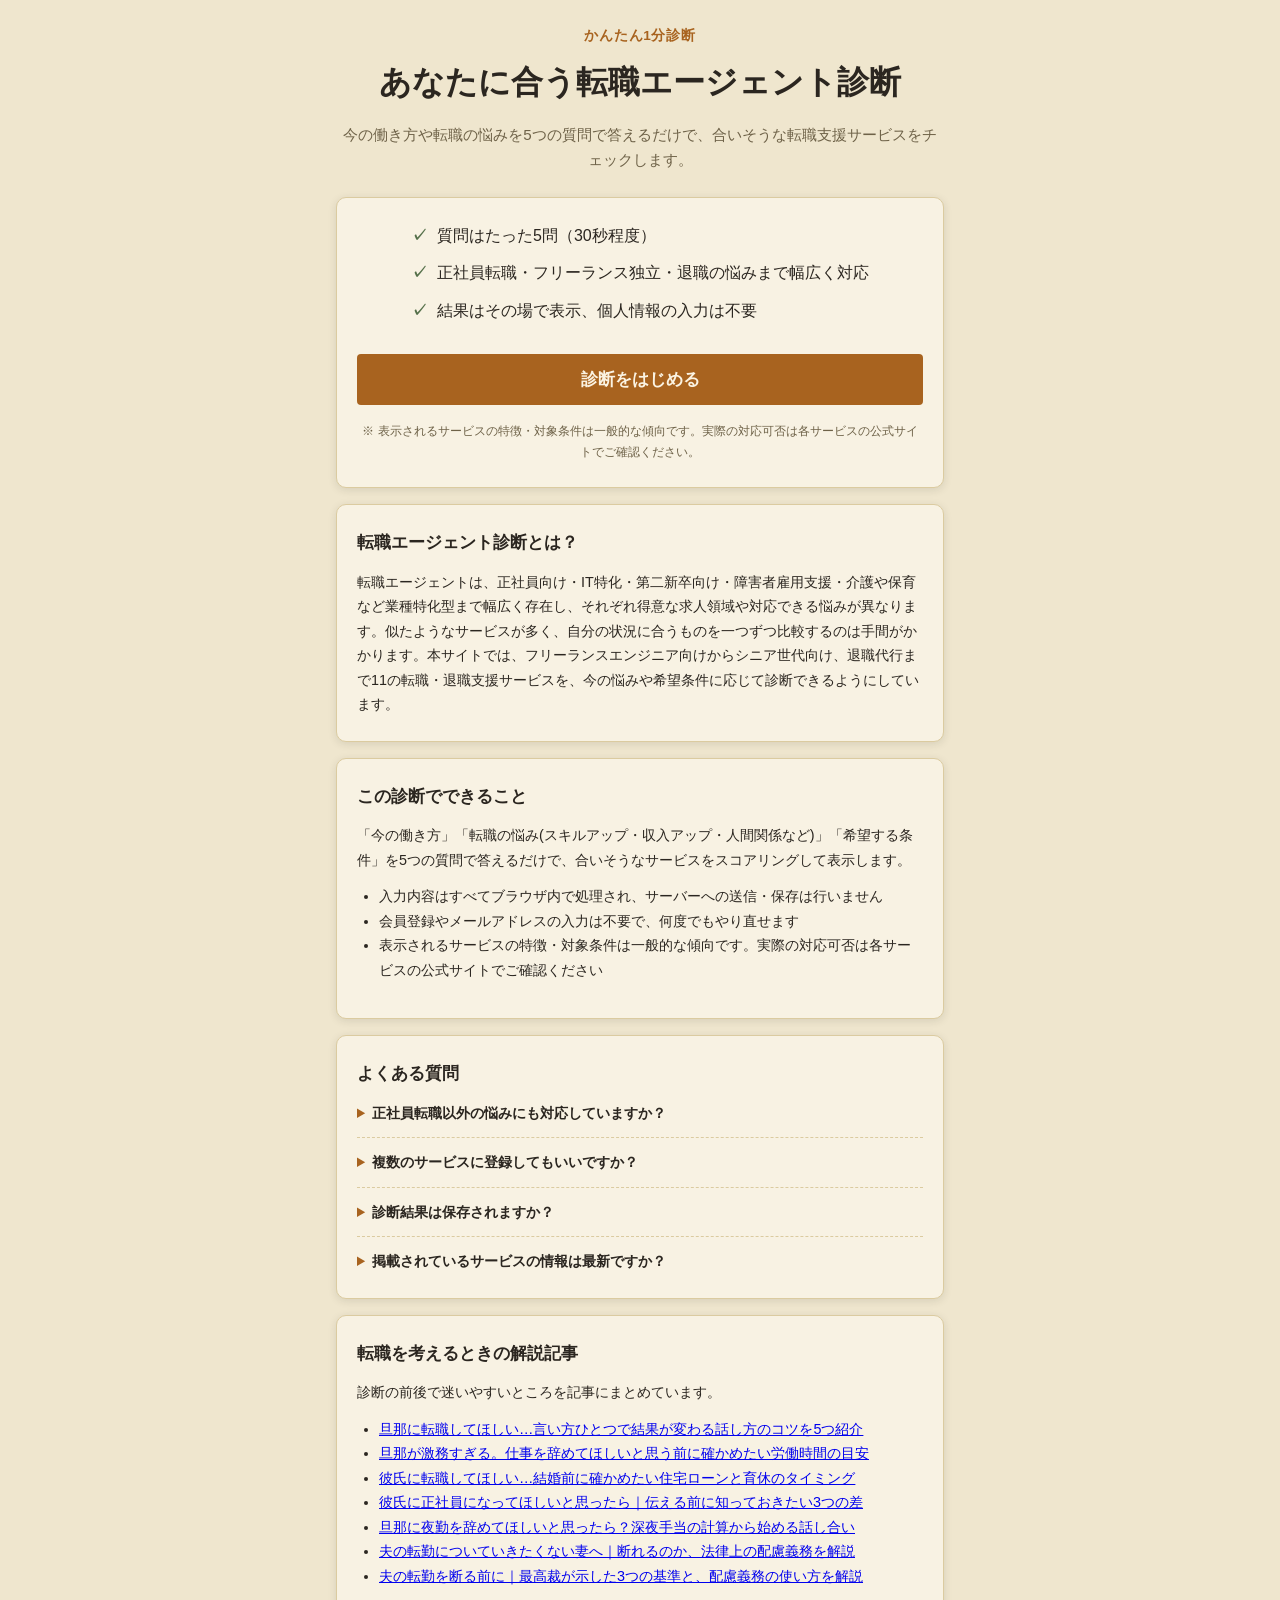
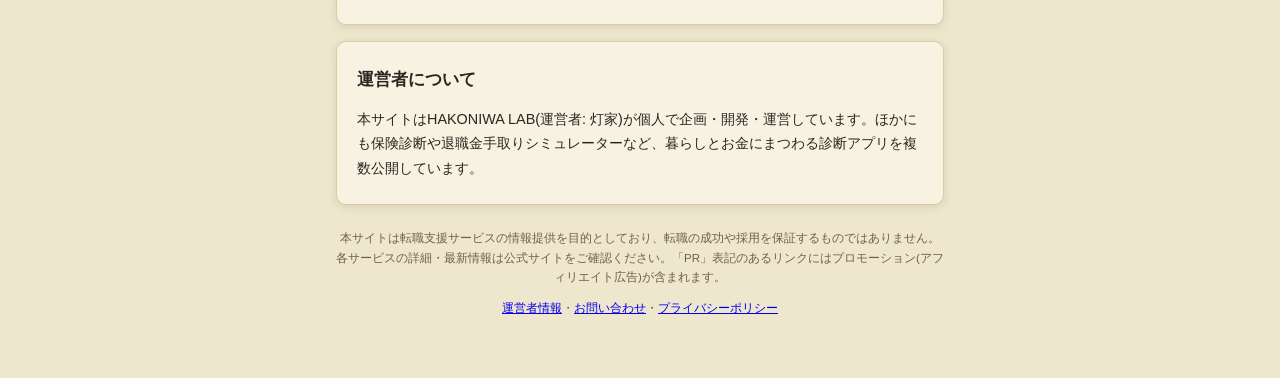
==== index.html @ e1cc8539 "診断結果の下に関連する本のカードを追加 HAKONIWA LABのツールと、運営者が書いたKindle本をつなぐ導線。 結果画面の広告スロット直後に、文脈が自然につながる本だけを1〜2冊置く。 既存の" ====
<!DOCTYPE html>
<html lang="ja">
<head>
<meta charset="UTF-8">
<meta name="viewport" content="width=device-width, initial-scale=1.0">
<title>転職エージェント診断 | あなたに合う転職支援サービスがわかる</title>
<meta name="description" content="今の働き方・悩み・希望条件を答えるだけで、あなたに合いそうな転職エージェント・転職支援サービスをかんたん診断。">
<script async src="https://pagead2.googlesyndication.com/pagead/js/adsbygoogle.js?client=ca-pub-6465548593525933" crossorigin="anonymous"></script>
<link rel="canonical" href="https://hakoniwalab.com/career-checker/">
<link rel="stylesheet" href="css/style.css">
<script type="application/ld+json">{"@context":"https://schema.org","@type":"FAQPage","mainEntity":[{"@type":"Question","name":"正社員転職以外の悩みにも対応していますか？","acceptedAnswer":{"@type":"Answer","text":"対応しています。フリーランス案件探し、退職代行、障害者雇用、介護・保育分野への転職など、正社員の転職エージェント以外の悩みに合うサービスも診断結果に含めています。"}},{"@type":"Question","name":"複数のサービスに登録してもいいですか？","acceptedAnswer":{"@type":"Answer","text":"多くの転職エージェントは複数登録が可能です。それぞれ保有する求人が異なるため、診断結果の中から気になる複数のサービスに登録して比較検討することをおすすめします。"}},{"@type":"Question","name":"診断結果は保存されますか？","acceptedAnswer":{"@type":"Answer","text":"保存されません。診断のたびにその場で計算しており、入力内容や結果を外部に送信・保存する仕組みは持っていません。"}},{"@type":"Question","name":"掲載されているサービスの情報は最新ですか？","acceptedAnswer":{"@type":"Answer","text":"サービスの特徴・対象条件は一般的な傾向に基づく参考情報です。実際の求人状況・対応エリアは各サービスの公式サイトで最新情報をご確認ください。"}}]}</script>
</head>
<body>
<div id="app" class="app">

  <header class="app-header">
    <p class="app-header__eyebrow">かんたん1分診断</p>
    <h1 class="app-header__title">あなたに合う<br class="sp-only">転職エージェント診断</h1>
    <p class="app-header__lead">今の働き方や転職の悩みを5つの質問で答えるだけで、合いそうな転職支援サービスをチェックします。</p>
  </header>

  <main id="main" class="main">

    <!-- intro screen -->
    <section id="screen-intro" class="screen" data-screen="intro">
      <div class="card card--intro">
        <ul class="intro-points">
          <li>質問はたった5問（30秒程度）</li>
          <li>正社員転職・フリーランス独立・退職の悩みまで幅広く対応</li>
          <li>結果はその場で表示、個人情報の入力は不要</li>
        </ul>
        <button type="button" class="btn btn--primary btn--large" id="btn-start">診断をはじめる</button>
        <p class="intro-disclaimer">※ 表示されるサービスの特徴・対象条件は一般的な傾向です。実際の対応可否は各サービスの公式サイトでご確認ください。</p>
      </div>
    </section>

    <!-- quiz screen -->
    <section id="screen-quiz" class="screen" data-screen="quiz" hidden>
      <div class="progress" aria-hidden="true">
        <div class="progress__bar" id="progress-bar"></div>
      </div>
      <p class="progress__label" id="progress-label">質問 1 / 5</p>

      <div class="card card--quiz" id="quiz-card">
        <!-- quiz.js が質問ごとに描画する -->
      </div>

      <div class="quiz-nav">
        <button type="button" class="btn btn--ghost" id="btn-back" hidden>戻る</button>
      </div>
    </section>

    <!-- result screen -->
    <section id="screen-result" class="screen" data-screen="result" hidden>
      <div class="result-summary" id="result-summary"></div>
      <div class="result-list" id="result-list"></div>
      <div id="ad-slot-result-bottom" class="ad-slot" aria-hidden="true"></div>
      <div class="card card--books" data-books-card>
        <h2 class="card__title">関連する本</h2>
        <p class="books__lead">次の仕事を選び直すにあたって。運営者が書いた本です。</p>
        <ul class="books__list">
          <li class="books__item">
            <a href="https://www.amazon.co.jp/dp/B0H3LRYNQZ" target="_blank" rel="noopener">
              <span class="books__title">50代からのセカンドキャリア: 肩書きが消えた日、人生は始まる</span>
              <span class="books__note">神泉悠斗／役職や肩書きが外れたあとの、仕事の選び直しについて。</span>
            </a>
          </li>
        </ul>
        <p class="books__ku">Kindle Unlimited の対象です（会員なら追加料金はかかりません）。</p>
      </div>


      <div class="card card--lead" id="lead-card">
        <h2 class="card__title">診断結果をあとで見返したい方へ</h2>
        <p>メールアドレスを登録すると、HAKONIWA LABの新しいツール・更新情報をお届けします。</p>
        <form id="lead-form" class="lead-form" action="https://mail-studio.hakoniwa-labs.workers.dev/f/v6lGNd5ZqjptO-bG2wVIIij1IczI0iWg" method="post" target="popupwindow" onsubmit="window.open('https://mail-studio.hakoniwa-labs.workers.dev/f/v6lGNd5ZqjptO-bG2wVIIij1IczI0iWg', 'popupwindow')">
          <input type="email" name="email" class="lead-form__input" placeholder="メールアドレス" required>
          <button type="submit" class="btn btn--primary">登録する</button>
        </form>
      </div>

      <button type="button" class="btn btn--ghost" id="btn-restart">もう一度診断する</button>
    </section>

  </main>

  <section class="article" aria-labelledby="about-heading">
    <div class="card card--article">
      <h2 id="about-heading">転職エージェント診断とは？</h2>
      <p>転職エージェントは、正社員向け・IT特化・第二新卒向け・障害者雇用支援・介護や保育など業種特化型まで幅広く存在し、それぞれ得意な求人領域や対応できる悩みが異なります。似たようなサービスが多く、自分の状況に合うものを一つずつ比較するのは手間がかかります。本サイトでは、フリーランスエンジニア向けからシニア世代向け、退職代行まで11の転職・退職支援サービスを、今の悩みや希望条件に応じて診断できるようにしています。</p>
    </div>

    <div class="card card--article">
      <h2>この診断でできること</h2>
      <p>「今の働き方」「転職の悩み(スキルアップ・収入アップ・人間関係など)」「希望する条件」を5つの質問で答えるだけで、合いそうなサービスをスコアリングして表示します。</p>
      <ul>
        <li>入力内容はすべてブラウザ内で処理され、サーバーへの送信・保存は行いません</li>
        <li>会員登録やメールアドレスの入力は不要で、何度でもやり直せます</li>
        <li>表示されるサービスの特徴・対象条件は一般的な傾向です。実際の対応可否は各サービスの公式サイトでご確認ください</li>
      </ul>
    </div>

    <div class="card card--article">
      <h2>よくある質問</h2>
      <details class="faq-item">
        <summary>正社員転職以外の悩みにも対応していますか？</summary>
        <p>対応しています。フリーランス案件探し、退職代行、障害者雇用、介護・保育分野への転職など、正社員の転職エージェント以外の悩みに合うサービスも診断結果に含めています。</p>
      </details>
      <details class="faq-item">
        <summary>複数のサービスに登録してもいいですか？</summary>
        <p>多くの転職エージェントは複数登録が可能です。それぞれ保有する求人が異なるため、診断結果の中から気になる複数のサービスに登録して比較検討することをおすすめします。</p>
      </details>
      <details class="faq-item">
        <summary>診断結果は保存されますか？</summary>
        <p>保存されません。診断のたびにその場で計算しており、入力内容や結果を外部に送信・保存する仕組みは持っていません。</p>
      </details>
      <details class="faq-item">
        <summary>掲載されているサービスの情報は最新ですか？</summary>
        <p>サービスの特徴・対象条件は一般的な傾向に基づく参考情報です。実際の求人状況・対応エリアは各サービスの公式サイトで最新情報をご確認ください。</p>
      </details>
    </div>

    <div class="card card--article">
      <h2>転職を考えるときの解説記事</h2>
      <p>診断の前後で迷いやすいところを記事にまとめています。</p>
      <ul>
        <li><a href="guide/tenshoku-shitehoshii-danna/">旦那に転職してほしい…言い方ひとつで結果が変わる話し方のコツを5つ紹介</a></li>
        <li><a href="guide/danna-gekimu-yametehoshii/">旦那が激務すぎる。仕事を辞めてほしいと思う前に確かめたい労働時間の目安</a></li>
        <li><a href="guide/kareshi-tenshoku-kekkonmae/">彼氏に転職してほしい…結婚前に確かめたい住宅ローンと育休のタイミング</a></li>
        <li><a href="guide/seishain-natte-hoshii-kareshi/">彼氏に正社員になってほしいと思ったら｜伝える前に知っておきたい3つの差</a></li>
        <li><a href="guide/yakin-yametehoshii-danna/">旦那に夜勤を辞めてほしいと思ったら？深夜手当の計算から始める話し合い</a></li>
        <li><a href="guide/tenkin-tsuiteikitakunai/">夫の転勤についていきたくない妻へ｜断れるのか、法律上の配慮義務を解説</a></li>
        <li><a href="guide/tenkin-kotowaru/">夫の転勤を断る前に｜最高裁が示した3つの基準と、配慮義務の使い方を解説</a></li>
      </ul>
    </div>

    <div class="card card--article">
      <h2>運営者について</h2>
      <p>本サイトはHAKONIWA LAB(運営者: 灯家)が個人で企画・開発・運営しています。ほかにも保険診断や退職金手取りシミュレーターなど、暮らしとお金にまつわる診断アプリを複数公開しています。</p>
    </div>
  </section>

  <footer class="app-footer">
    <p>本サイトは転職支援サービスの情報提供を目的としており、転職の成功や採用を保証するものではありません。各サービスの詳細・最新情報は公式サイトをご確認ください。「PR」表記のあるリンクにはプロモーション(アフィリエイト広告)が含まれます。</p>
    <p><a href="../about.html">運営者情報</a>・<a href="../contact.html">お問い合わせ</a>・<a href="../privacy.html">プライバシーポリシー</a></p>
  </footer>

</div>

<script src="js/data.js"></script>
<script src="js/match.js"></script>
<script src="js/render.js"></script>
<script src="js/quiz.js"></script>
</body>
</html>
---- css/style.css ----
:root {
  --color-bg: #efe6ce;
  --color-surface: #f8f2e3;
  --color-border: #dbcba0;
  --color-text: #2b2620;
  --color-text-muted: #6e6248;
  --color-primary: #a8631f;
  --color-primary-hover: #8b5119;
  --color-primary-contrast: #fbf3e2;
  --color-accent: #55704a;
  --color-badge-bg: #e4d6ae;
  --color-badge-text: #6e4a1e;
  --color-warn-bg: #efd3c0;
  --color-warn-text: #8a4322;
  --radius-sm: 4px;
  --radius-md: 6px;
  --radius-lg: 10px;
  --shadow-card: 0 2px 8px rgba(43, 38, 32, 0.12);
  --max-width: 640px;
}

@media (prefers-color-scheme: dark) {
  :root {
    --color-bg: #211f1a;
    --color-surface: #2c2a22;
    --color-border: #423e30;
    --color-text: #f1e9d8;
    --color-text-muted: #b3a585;
    --color-primary: #e3a23b;
    --color-primary-hover: #edb259;
    --color-primary-contrast: #241c0d;
    --color-accent: #8fae7d;
    --color-badge-bg: #3a3626;
    --color-badge-text: #e3a23b;
    --color-warn-bg: #3d2a1d;
    --color-warn-text: #e0a876;
    --shadow-card: 0 2px 14px rgba(0, 0, 0, 0.5);
  }
}

* { box-sizing: border-box; }

[hidden] { display: none !important; }

html, body {
  margin: 0;
  padding: 0;
  background: var(--color-bg);
  color: var(--color-text);
  font-family: "Hiragino Sans", "Hiragino Kaku Gothic ProN", Meiryo, "Yu Gothic", sans-serif;
  line-height: 1.7;
  -webkit-text-size-adjust: 100%;
}

.app {
  max-width: var(--max-width);
  margin: 0 auto;
  padding: 24px 16px 48px;
}

.app-header {
  text-align: center;
  margin-bottom: 24px;
}

.app-header__eyebrow {
  color: var(--color-primary);
  font-weight: 700;
  font-size: 0.85rem;
  letter-spacing: 0.05em;
  margin: 0 0 8px;
}

.app-header__title {
  font-size: 1.6rem;
  font-weight: 800;
  margin: 0 0 12px;
}

.app-header__lead {
  color: var(--color-text-muted);
  font-size: 0.95rem;
  margin: 0;
}

.main { display: block; }

.card {
  background: var(--color-surface);
  border: 1px solid var(--color-border);
  border-radius: var(--radius-lg);
  box-shadow: var(--shadow-card);
  padding: 24px 20px;
  margin-bottom: 16px;
}

.card--intro { text-align: center; }

.intro-points {
  list-style: none;
  padding: 0;
  margin: 0 0 20px;
  text-align: left;
  display: inline-block;
}

.intro-points li {
  position: relative;
  padding-left: 26px;
  margin-bottom: 10px;
  color: var(--color-text);
}

.intro-points li::before {
  content: "✓";
  position: absolute;
  left: 0;
  color: var(--color-accent);
  font-weight: 700;
}

.intro-disclaimer {
  font-size: 0.78rem;
  color: var(--color-text-muted);
  margin: 16px 0 0;
}

.btn {
  display: inline-block;
  border: none;
  border-radius: var(--radius-sm);
  font-size: 0.95rem;
  font-weight: 700;
  padding: 12px 20px;
  cursor: pointer;
  text-align: center;
  transition: background-color 0.15s ease, opacity 0.15s ease;
}

.btn--primary {
  background: var(--color-primary);
  color: var(--color-primary-contrast);
}
.btn--primary:hover { background: var(--color-primary-hover); }
.btn--primary:disabled { opacity: 0.5; cursor: not-allowed; }

.btn--ghost {
  background: transparent;
  color: var(--color-text-muted);
  border: 1px solid var(--color-border);
}
.btn--ghost:hover { color: var(--color-text); border-color: var(--color-text-muted); }

.btn--large { width: 100%; padding: 14px 20px; font-size: 1.05rem; }
.btn--skip { margin-left: auto; }

.progress {
  height: 6px;
  background: var(--color-border);
  border-radius: 999px;
  overflow: hidden;
  margin-bottom: 8px;
}

.progress__bar {
  height: 100%;
  width: 0%;
  background: var(--color-primary);
  transition: width 0.25s ease;
}

.progress__label {
  font-size: 0.78rem;
  color: var(--color-text-muted);
  margin: 0 0 16px;
  text-align: right;
}

.card--quiz { min-height: 220px; }

.quiz-question {
  font-size: 1.1rem;
  font-weight: 700;
  margin: 0 0 6px;
}

.quiz-question__note {
  font-size: 0.82rem;
  color: var(--color-text-muted);
  margin: 0 0 18px;
}

.quiz-options {
  display: grid;
  gap: 10px;
}

.quiz-option {
  display: block;
  width: 100%;
  text-align: left;
  padding: 14px 16px;
  background: var(--color-bg);
  border: 1.5px solid var(--color-border);
  border-radius: var(--radius-sm);
  color: var(--color-text);
  font-size: 0.95rem;
  cursor: pointer;
  transition: border-color 0.15s ease, background-color 0.15s ease;
}

.quiz-option:hover {
  border-color: var(--color-primary);
}

.quiz-option.is-selected {
  border-color: var(--color-primary);
  background: var(--color-badge-bg);
  font-weight: 700;
}

.quiz-select {
  width: 100%;
  padding: 12px 14px;
  border: 1.5px solid var(--color-border);
  border-radius: var(--radius-sm);
  background: var(--color-bg);
  color: var(--color-text);
  font-size: 0.95rem;
}

.quiz-nav {
  display: flex;
  align-items: center;
  gap: 10px;
}

.result-summary {
  text-align: center;
  margin-bottom: 20px;
}

.result-summary__count {
  font-size: 1.3rem;
  font-weight: 800;
  margin: 0 0 4px;
}

.result-summary__note {
  font-size: 0.82rem;
  color: var(--color-text-muted);
  margin: 0;
}

.result-list {
  display: grid;
  gap: 14px;
  margin-bottom: 20px;
}

.result-card {
  background: var(--color-surface);
  border: 1px solid var(--color-border);
  border-radius: var(--radius-md);
  box-shadow: var(--shadow-card);
  padding: 18px 18px 16px;
}

.result-card__badges {
  display: flex;
  flex-wrap: wrap;
  gap: 6px;
  margin-bottom: 10px;
}

.badge {
  display: inline-block;
  font-size: 0.72rem;
  font-weight: 700;
  padding: 3px 10px;
  border-radius: 999px;
  background: var(--color-badge-bg);
  color: var(--color-badge-text);
}

.badge--accent {
  background: var(--color-primary);
  color: var(--color-primary-contrast);
}

.badge--warn {
  background: var(--color-warn-bg);
  color: var(--color-warn-text);
}

.result-card__name {
  font-size: 1.05rem;
  font-weight: 800;
  margin: 0 0 6px;
}

.result-card__benefit {
  color: var(--color-accent);
  font-weight: 700;
  margin: 0 0 4px;
}

.result-card__org {
  font-size: 0.8rem;
  color: var(--color-text-muted);
  margin: 0 0 12px;
}

.result-card__summary {
  font-size: 0.88rem;
  margin: 0 0 10px;
}

.result-card__conditions {
  font-size: 0.82rem;
  color: var(--color-text-muted);
  margin: 0 0 14px;
}

.result-card__actions {
  display: flex;
  flex-wrap: wrap;
  gap: 8px;
}

.result-card__link {
  display: inline-block;
  font-size: 0.85rem;
  font-weight: 700;
  color: var(--color-primary);
  text-decoration: none;
  padding: 8px 14px;
  border: 1.5px solid var(--color-primary);
  border-radius: var(--radius-sm);
}

.result-card__link:hover { background: var(--color-badge-bg); }

.result-card__link--offer {
  color: var(--color-accent);
  border-color: var(--color-accent);
  display: inline-flex;
  align-items: center;
  gap: 6px;
}

.badge--pr {
  background: var(--color-accent);
  color: var(--color-primary-contrast);
  font-size: 0.62rem;
  padding: 2px 6px;
}

.result-empty {
  text-align: center;
  color: var(--color-text-muted);
  padding: 24px 12px;
}

.ad-slot {
  min-height: 90px;
  border: 1px dashed var(--color-border);
  border-radius: var(--radius-sm);
  display: flex;
  align-items: center;
  justify-content: center;
  color: var(--color-text-muted);
  font-size: 0.75rem;
  margin-bottom: 20px;
}

.card--lead { text-align: center; }
.card__title { font-size: 1rem; margin: 0 0 8px; }

.lead-form {
  display: flex;
  gap: 8px;
  margin-top: 14px;
}

.lead-form__input {
  flex: 1;
  padding: 10px 12px;
  border: 1.5px solid var(--color-border);
  border-radius: var(--radius-sm);
  background: var(--color-bg);
  color: var(--color-text);
}

.app-footer {
  margin-top: 24px;
  text-align: center;
  font-size: 0.72rem;
  color: var(--color-text-muted);
}

.sp-only { display: inline; }

@media (min-width: 640px) {
  .app-header__title { font-size: 2rem; }
  .sp-only { display: none; }
}

.result-card__platforms {
  font-size: 0.8rem;
  color: var(--color-text-muted);
  margin: 0 0 14px;
}

.cross-link-banner {
  display: block;
  margin-top: 12px;
  padding: 10px 14px;
  background: var(--color-badge-bg);
  border-radius: var(--radius-sm);
  font-size: 0.82rem;
  color: var(--color-badge-text);
  text-decoration: none;
  font-weight: 700;
}

.cross-link-banner:hover { opacity: 0.85; }

/* --- 解説記事セクション --- */

.card--article h2 {
  font-size: 1.05rem;
  margin: 0 0 12px;
}
.card--article p {
  font-size: 0.9rem;
  margin: 0 0 12px;
}
.card--article p:last-child { margin-bottom: 0; }
.card--article ul {
  font-size: 0.9rem;
  margin: 0 0 12px;
  padding-left: 22px;
}

.faq-item {
  border-bottom: 1px dashed var(--color-border);
  padding: 12px 0;
}
.faq-item:first-of-type { padding-top: 0; }
.faq-item:last-child { border-bottom: none; padding-bottom: 0; }
.faq-item summary {
  cursor: pointer;
  font-weight: 700;
  font-size: 0.9rem;
  list-style: revert;
}
.faq-item summary::marker { color: var(--color-primary); }
.faq-item p {
  margin: 8px 0 0;
  font-size: 0.85rem;
  color: var(--color-text-muted);
}

/* --- 関連する本カード --- */
.card--books .books__lead {
  font-size: 0.9rem;
  color: var(--color-text-muted);
  margin: 0 0 12px;
}
.books__list { list-style: none; margin: 0; padding: 0; display: grid; gap: 10px; }
.books__item a {
  display: block;
  padding: 12px 14px;
  border: 1px solid var(--color-border);
  border-radius: 8px;
  background: var(--color-bg);
  color: inherit;
  text-decoration: none;
}
.books__item a:hover,
.books__item a:focus-visible { border-color: var(--color-primary); }
.books__title { display: block; font-weight: 600; font-size: 0.95rem; line-height: 1.5; }
.books__note { display: block; font-size: 0.8rem; color: var(--color-text-muted); margin-top: 4px; }
.books__ku { font-size: 0.8rem; color: var(--color-text-muted); margin: 10px 0 0; }
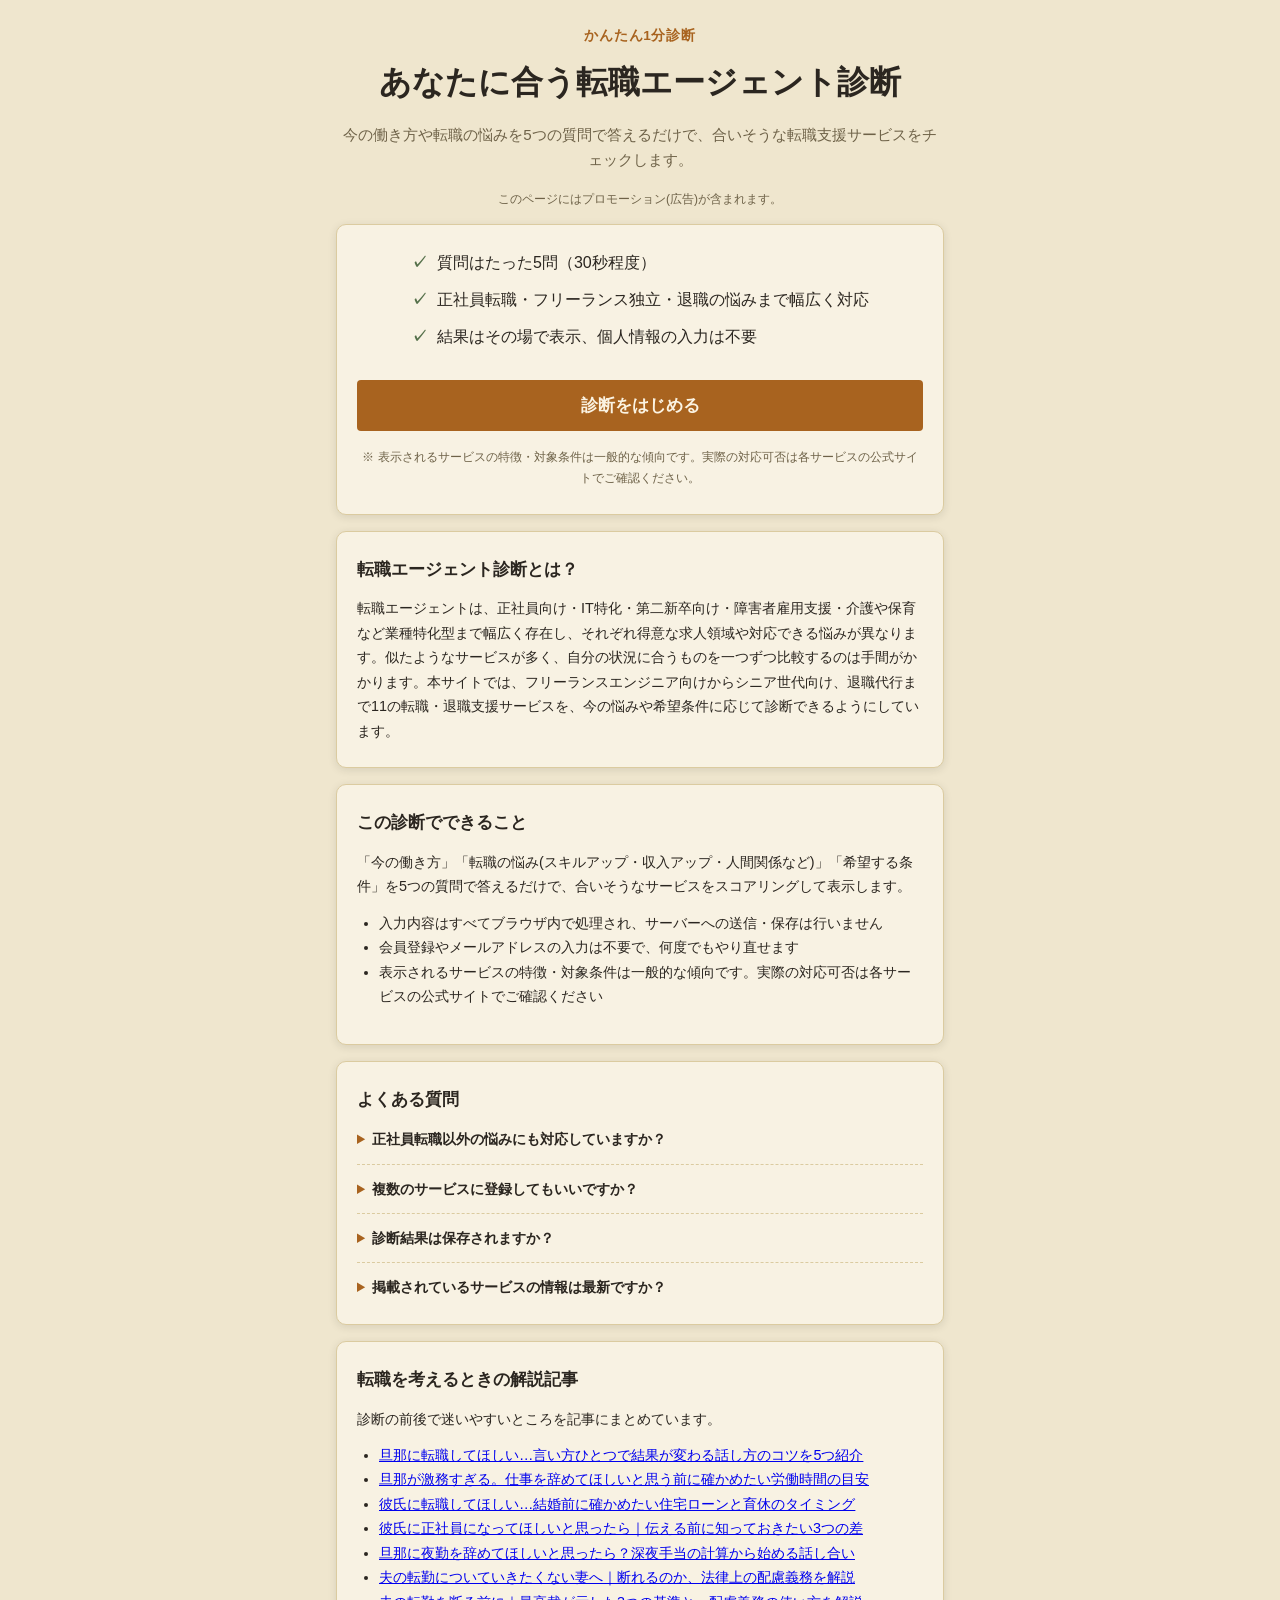
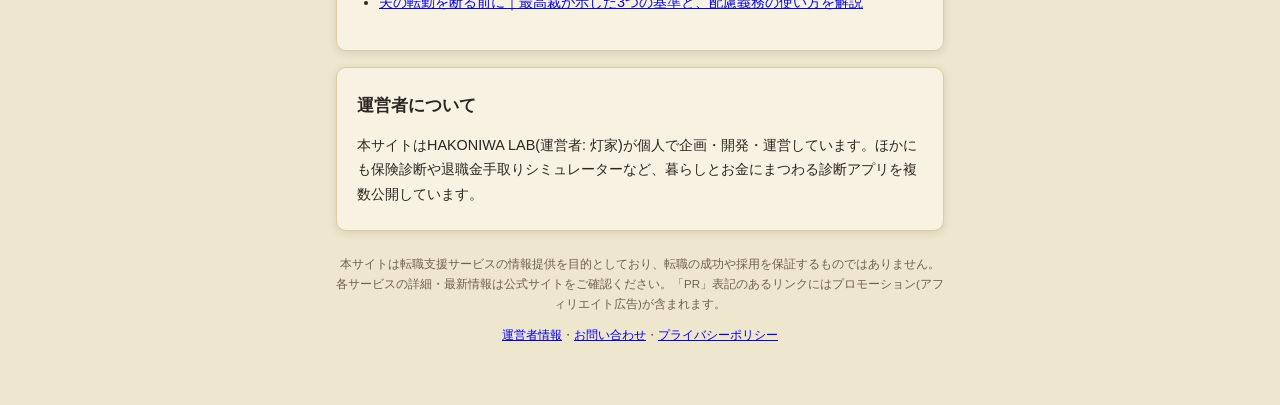
==== commit 3b84b4fe: "広告のあるページの冒頭にPR表記を追加(A8のファーストビュー表示の要件) Co-Authored-By: Claude Opus 5.5 <noreply@anthropic.com>" ====
--- a/index.html
+++ b/index.html
@@ -3,6 +3,14 @@
 <head>
 <meta charset="UTF-8">
 <meta name="viewport" content="width=device-width, initial-scale=1.0">
+<!-- Google tag (gtag.js) -->
+<script async src="https://www.googletagmanager.com/gtag/js?id=G-WTBHV5QYG3"></script>
+<script>
+  window.dataLayer = window.dataLayer || [];
+  function gtag(){dataLayer.push(arguments);}
+  gtag('js', new Date());
+  gtag('config', 'G-WTBHV5QYG3');
+</script>
 <title>転職エージェント診断 | あなたに合う転職支援サービスがわかる</title>
 <meta name="description" content="今の働き方・悩み・希望条件を答えるだけで、あなたに合いそうな転職エージェント・転職支援サービスをかんたん診断。">
 <script async src="https://pagead2.googlesyndication.com/pagead/js/adsbygoogle.js?client=ca-pub-6465548593525933" crossorigin="anonymous"></script>
@@ -18,6 +26,7 @@
     <h1 class="app-header__title">あなたに合う<br class="sp-only">転職エージェント診断</h1>
     <p class="app-header__lead">今の働き方や転職の悩みを5つの質問で答えるだけで、合いそうな転職支援サービスをチェックします。</p>
   </header>
+  <p class="pr-note">このページにはプロモーション(広告)が含まれます。</p>
 
   <main id="main" class="main">
 
--- a/css/style.css
+++ b/css/style.css
@@ -483,3 +483,7 @@
 .books__title { display: block; font-weight: 600; font-size: 0.95rem; line-height: 1.5; }
 .books__note { display: block; font-size: 0.8rem; color: var(--color-text-muted); margin-top: 4px; }
 .books__ku { font-size: 0.8rem; color: var(--color-text-muted); margin: 10px 0 0; }
+
+/* 広告のあるページの冒頭に出す PR 表記(A8 はファーストビューでの広告表示を求めている。birthday-fortune・houyou-calendar と同じ形) */
+.pr-note { font-size: 0.75rem; color: var(--color-text-muted); margin: -8px 0 14px; }
+.app-header + .pr-note { text-align: center; }
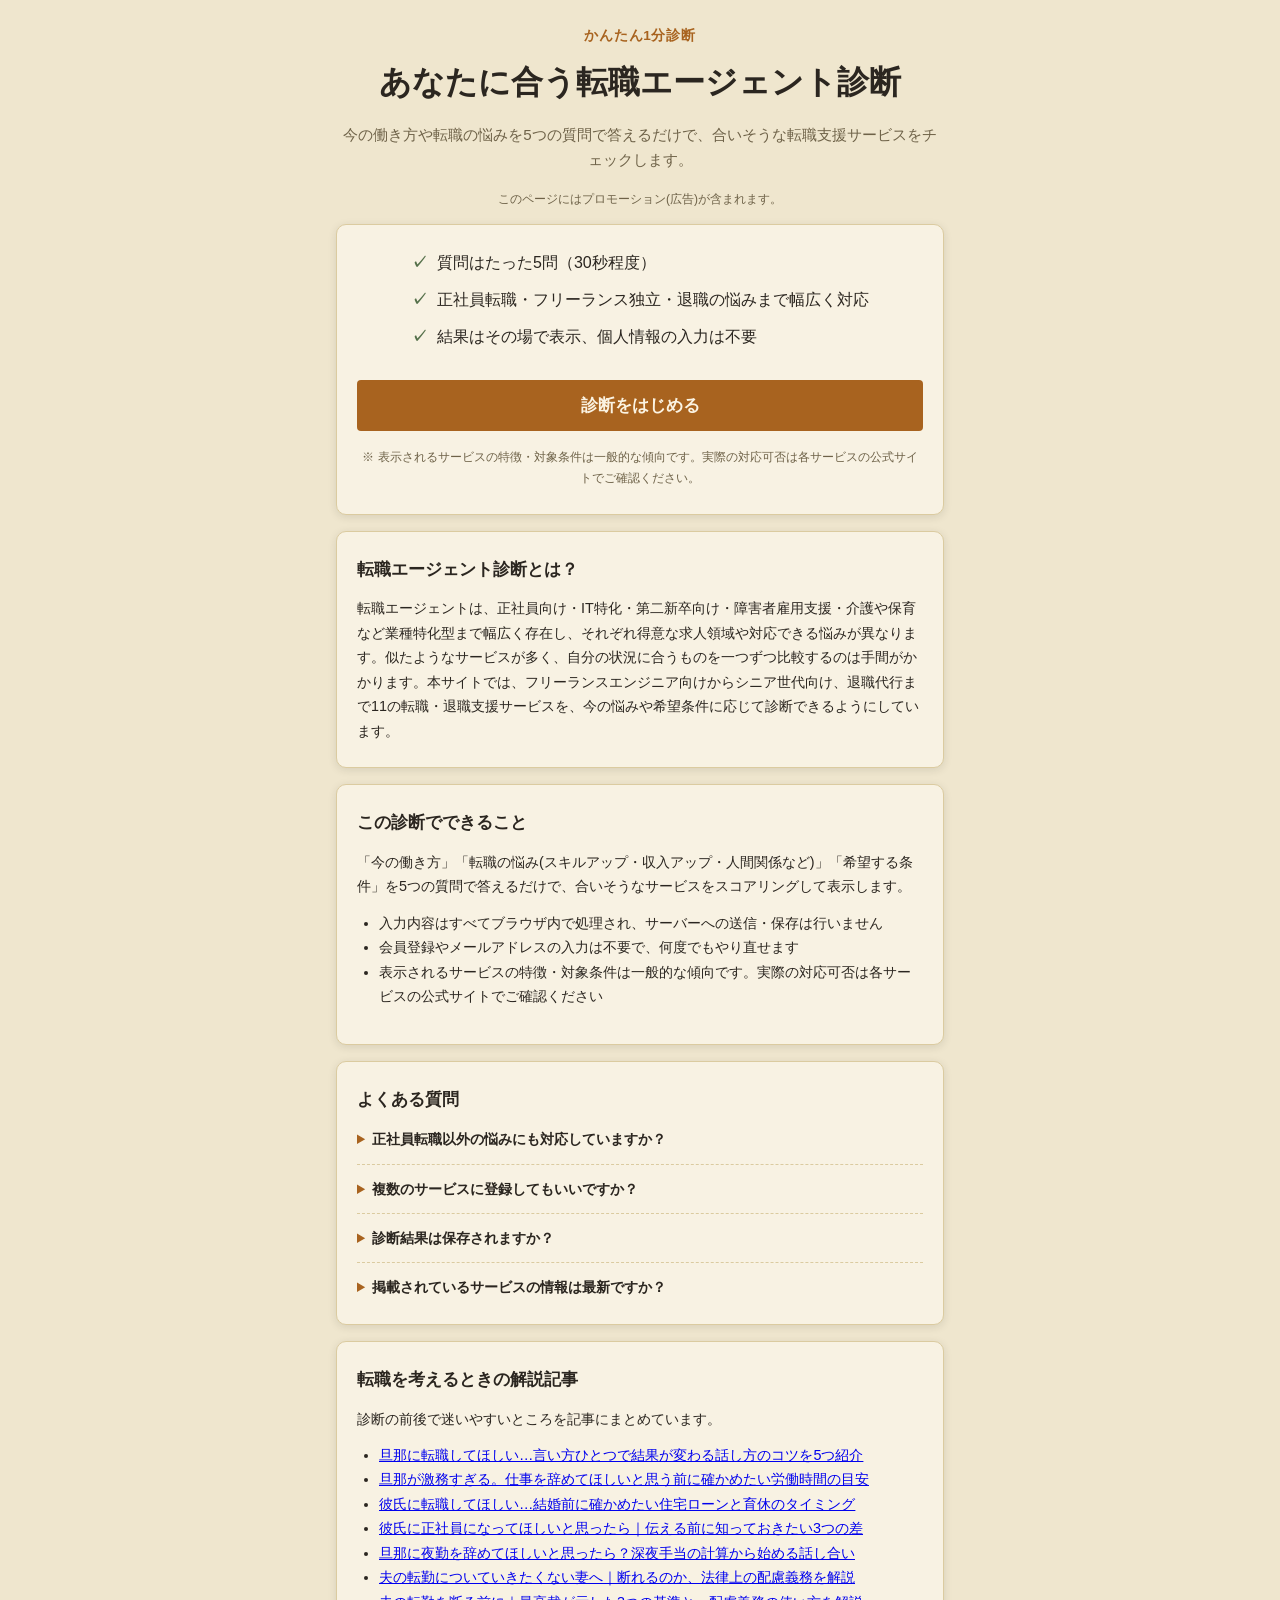
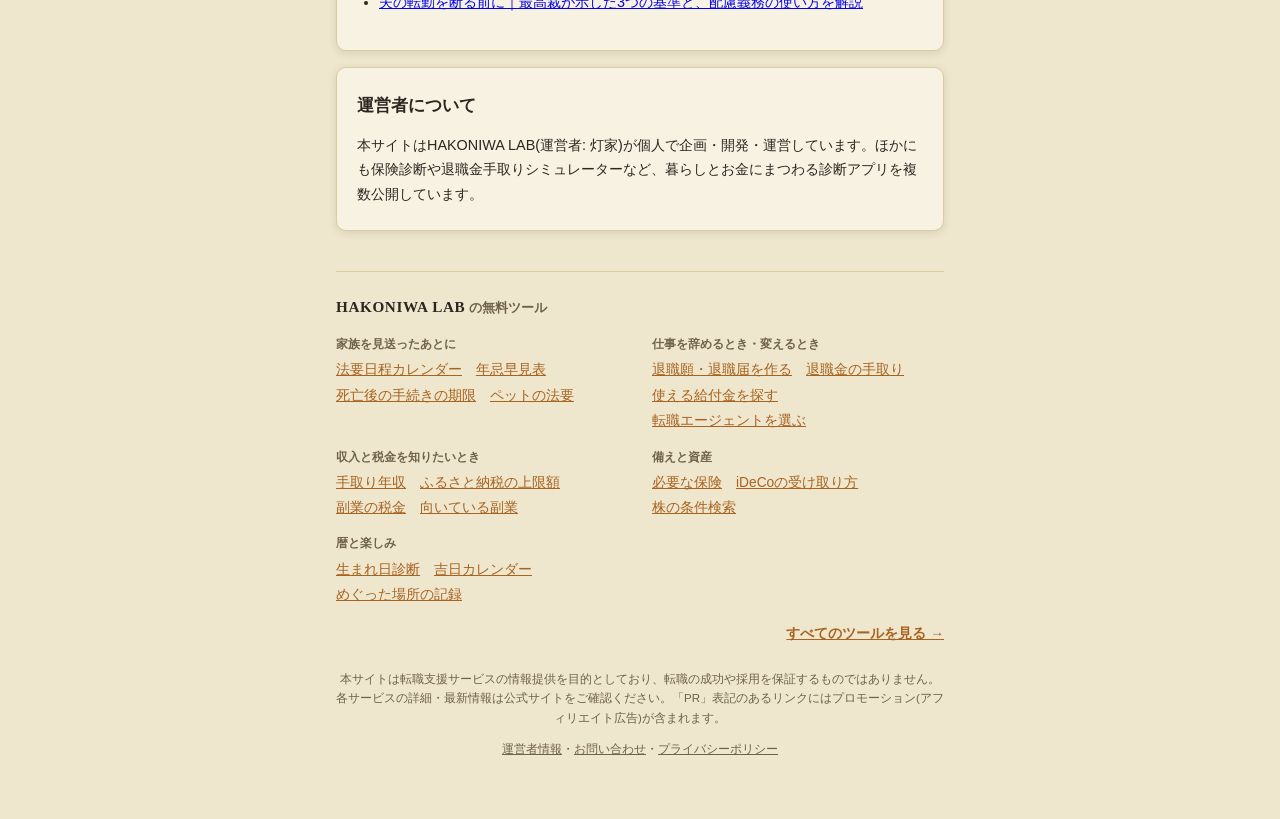
==== commit cc09d8fe: "全ページにHAKONIWA LABのツール一覧とパンくずの入口を追加 286ページ中、サイトのトップへ戻れるのが9ページだけで、 記事から入った人がほかのツールに気づけなかったため。 - 本文の下(フ" ====
--- a/index.html
+++ b/index.html
@@ -149,6 +149,73 @@
     </div>
   </section>
 
+  <!-- site-nav:start -->
+  <style>
+  .site-nav { margin: 40px 0 0; padding: 22px 0 0; border-top: 1px solid var(--color-border, var(--line, #dbcba0)); color: var(--color-text, var(--ink, #2b2620)); text-align: left; }
+  .site-nav__title { margin: 0 0 14px; font-size: 0.82rem; font-weight: 700; color: var(--color-text-muted, var(--muted, #6e6248)); }
+  .site-nav__title a { font-family: Georgia, "Times New Roman", serif; font-size: 0.95rem; letter-spacing: 0.04em; color: var(--color-text, var(--ink, #2b2620)); text-decoration: none; }
+  .site-nav__groups { display: grid; gap: 14px 24px; }
+  @media (min-width: 560px) { .site-nav__groups { grid-template-columns: 1fr 1fr; } }
+  .site-nav__label { margin: 0 0 4px; font-size: 0.74rem; font-weight: 700; color: var(--color-text-muted, var(--muted, #6e6248)); }
+  .site-nav__links { display: flex; flex-wrap: wrap; gap: 2px 14px; margin: 0; padding: 0; list-style: none; font-size: 0.86rem; line-height: 1.7; }
+  .site-nav__links li { margin: 0; padding: 0; }
+  .site-nav__links li::before { content: none; }
+  .site-nav__links a { color: var(--color-primary, var(--navy, #a8631f)); }
+  .site-nav__all { margin: 16px 0 0; font-size: 0.86rem; text-align: right; }
+  .site-nav__all a { color: var(--color-primary, var(--navy, #a8631f)); font-weight: 700; }
+  .app-footer a { color: var(--color-text-muted, var(--muted, #6e6248)); }
+  </style>
+  <nav class="site-nav" aria-label="HAKONIWA LABのツール">
+    <p class="site-nav__title"><a href="../">HAKONIWA LAB</a> の無料ツール</p>
+    <div class="site-nav__groups">
+      <div>
+        <p class="site-nav__label">家族を見送ったあとに</p>
+        <ul class="site-nav__links">
+          <li><a href="../houyou-calendar/">法要日程カレンダー</a></li>
+          <li><a href="../houyou-calendar/hayami/">年忌早見表</a></li>
+          <li><a href="../houyou-calendar/tetsuzuki/">死亡後の手続きの期限</a></li>
+          <li><a href="../houyou-calendar/pet/">ペットの法要</a></li>
+        </ul>
+      </div>
+      <div>
+        <p class="site-nav__label">仕事を辞めるとき・変えるとき</p>
+        <ul class="site-nav__links">
+          <li><a href="../resignation-letter-generator/">退職願・退職届を作る</a></li>
+          <li><a href="../retirement-simulator/">退職金の手取り</a></li>
+          <li><a href="../subsidy-checker/">使える給付金を探す</a></li>
+          <li><a href="../career-checker/">転職エージェントを選ぶ</a></li>
+        </ul>
+      </div>
+      <div>
+        <p class="site-nav__label">収入と税金を知りたいとき</p>
+        <ul class="site-nav__links">
+          <li><a href="../takehome-calculator/">手取り年収</a></li>
+          <li><a href="../furusato-simulator/">ふるさと納税の上限額</a></li>
+          <li><a href="../sidejob-tax-simulator/">副業の税金</a></li>
+          <li><a href="../sidejob-checker/">向いている副業</a></li>
+        </ul>
+      </div>
+      <div>
+        <p class="site-nav__label">備えと資産</p>
+        <ul class="site-nav__links">
+          <li><a href="../insurance-checker/">必要な保険</a></li>
+          <li><a href="../retirement-simulator/ideco/">iDeCoの受け取り方</a></li>
+          <li><a href="../stock-screener/">株の条件検索</a></li>
+        </ul>
+      </div>
+      <div>
+        <p class="site-nav__label">暦と楽しみ</p>
+        <ul class="site-nav__links">
+          <li><a href="../birthday-fortune/">生まれ日診断</a></li>
+          <li><a href="../birthday-fortune/calendar/">吉日カレンダー</a></li>
+          <li><a href="../meguri-log/">めぐった場所の記録</a></li>
+        </ul>
+      </div>
+    </div>
+    <p class="site-nav__all"><a href="../">すべてのツールを見る →</a></p>
+  </nav>
+  <!-- site-nav:end -->
+
   <footer class="app-footer">
     <p>本サイトは転職支援サービスの情報提供を目的としており、転職の成功や採用を保証するものではありません。各サービスの詳細・最新情報は公式サイトをご確認ください。「PR」表記のあるリンクにはプロモーション(アフィリエイト広告)が含まれます。</p>
     <p><a href="../about.html">運営者情報</a>・<a href="../contact.html">お問い合わせ</a>・<a href="../privacy.html">プライバシーポリシー</a></p>
--- a/css/style.css
+++ b/css/style.css
@@ -487,3 +487,6 @@
 /* 広告のあるページの冒頭に出す PR 表記(A8 はファーストビューでの広告表示を求めている。birthday-fortune・houyou-calendar と同じ形) */
 .pr-note { font-size: 0.75rem; color: var(--color-text-muted); margin: -8px 0 14px; }
 .app-header + .pr-note { text-align: center; }
+
+/* 出典などの長いURLがスマホで横にはみ出さないように折り返す(class の無い文字のリンクだけ。広告ボタンには効かせない) */
+.card--article a:not([class]) { overflow-wrap: anywhere; }
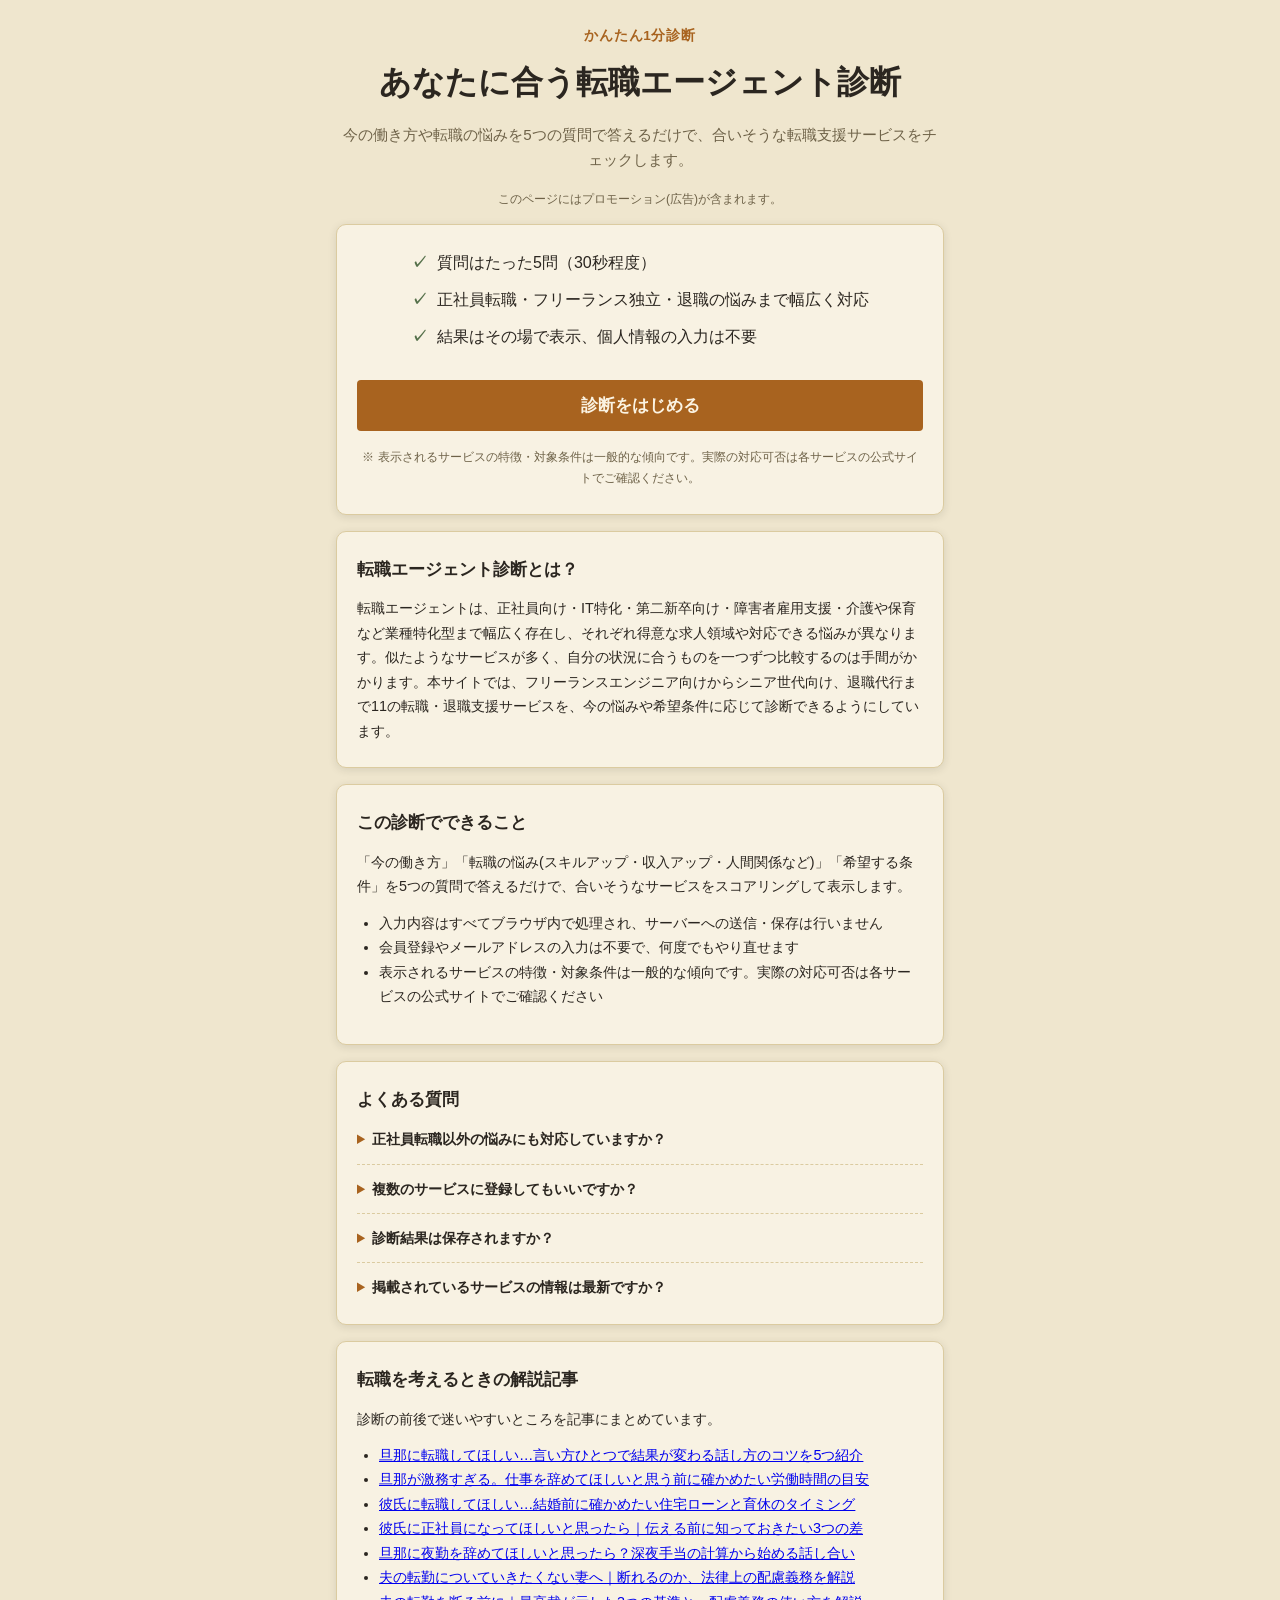
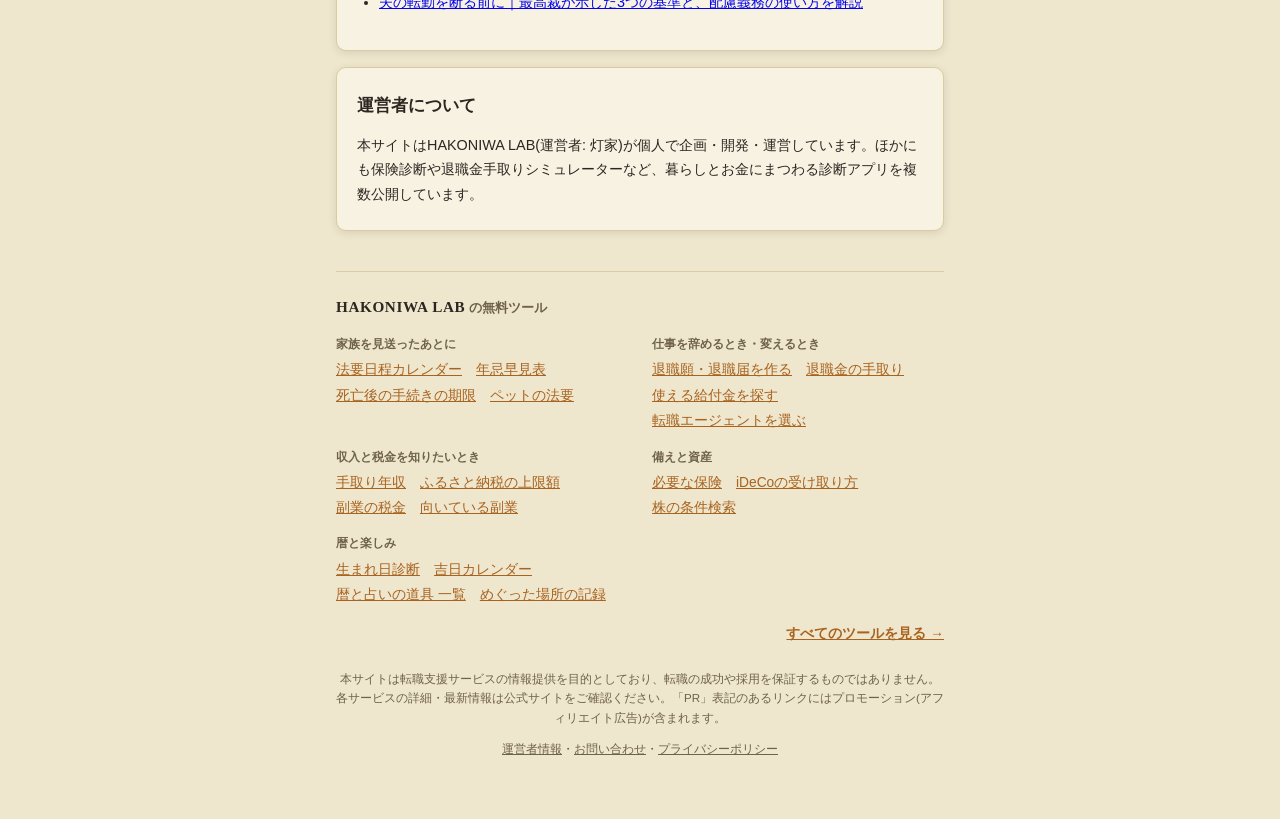
==== commit 7e4a77a4: "全ページのツール一覧に「暦と占いの道具 一覧」を追加 Co-Authored-By: Claude Opus 5.5 <noreply@anthropic.com>" ====
--- a/index.html
+++ b/index.html
@@ -208,6 +208,7 @@
         <ul class="site-nav__links">
           <li><a href="../birthday-fortune/">生まれ日診断</a></li>
           <li><a href="../birthday-fortune/calendar/">吉日カレンダー</a></li>
+          <li><a href="../birthday-fortune/tools/">暦と占いの道具 一覧</a></li>
           <li><a href="../meguri-log/">めぐった場所の記録</a></li>
         </ul>
       </div>
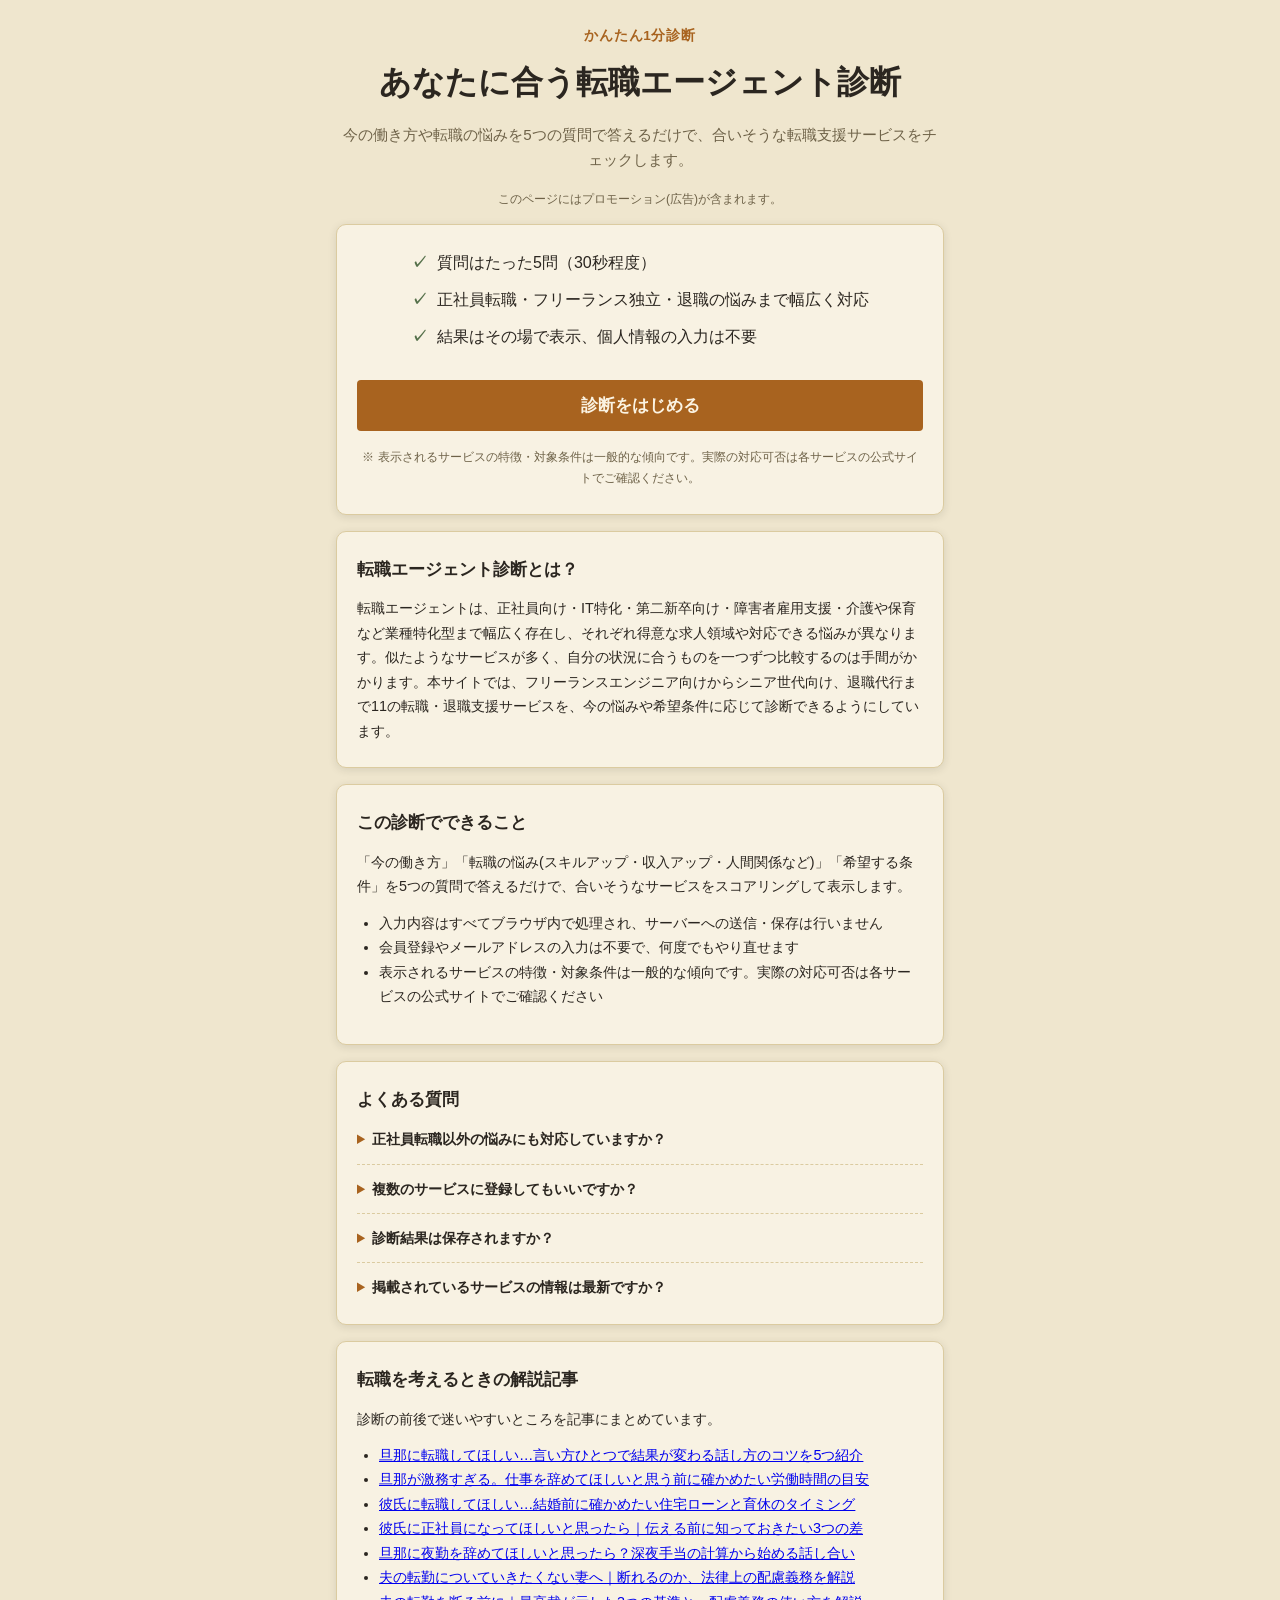
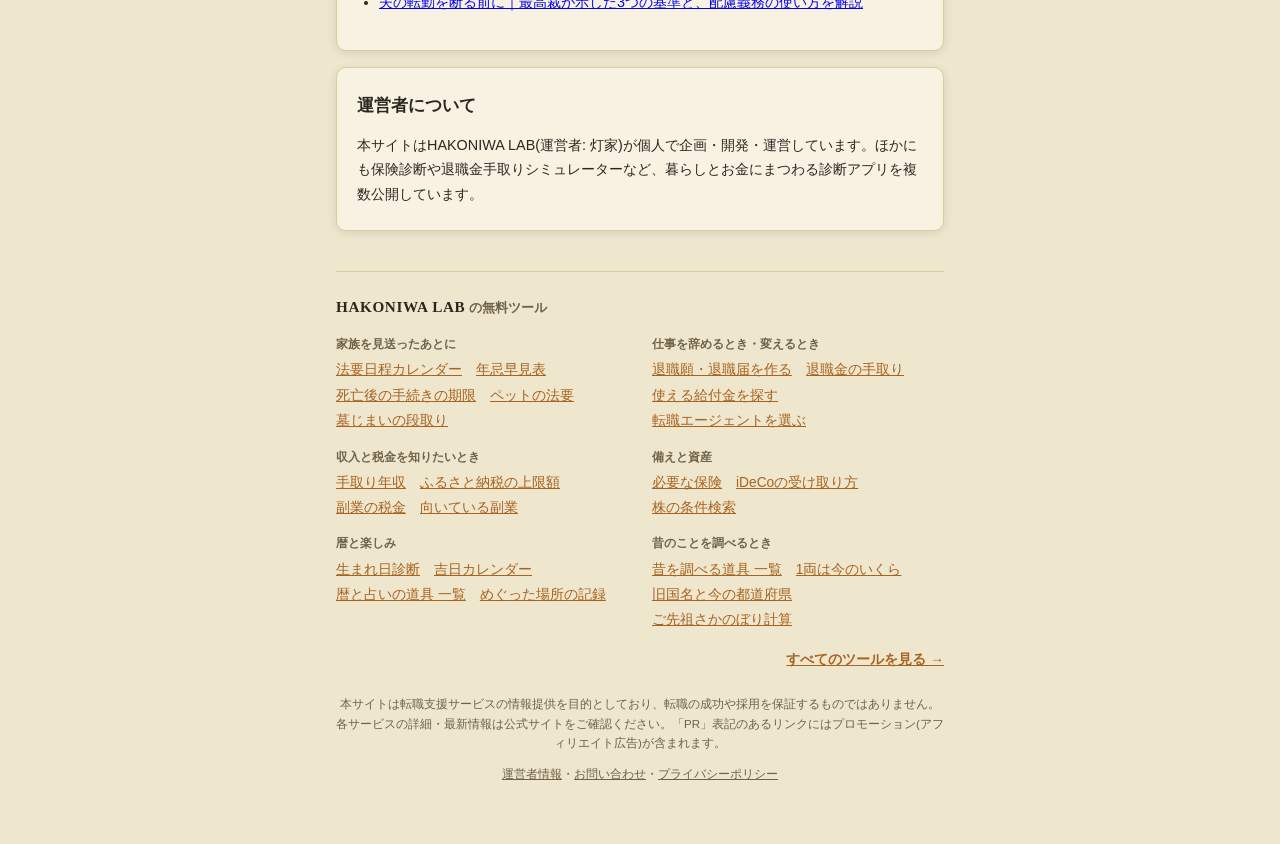
==== commit 959842f3: "全ページのツール一覧に「昔のことを調べるとき」（昔を調べる道具 一覧・1両・旧国名・ご先祖）と「墓じまいの段取り」を追加 site-nav/site-nav.html を更新して site_nav.p" ====
--- a/index.html
+++ b/index.html
@@ -175,6 +175,7 @@
           <li><a href="../houyou-calendar/hayami/">年忌早見表</a></li>
           <li><a href="../houyou-calendar/tetsuzuki/">死亡後の手続きの期限</a></li>
           <li><a href="../houyou-calendar/pet/">ペットの法要</a></li>
+          <li><a href="../houyou-calendar/hakajimai/">墓じまいの段取り</a></li>
         </ul>
       </div>
       <div>
@@ -210,6 +211,15 @@
           <li><a href="../birthday-fortune/calendar/">吉日カレンダー</a></li>
           <li><a href="../birthday-fortune/tools/">暦と占いの道具 一覧</a></li>
           <li><a href="../meguri-log/">めぐった場所の記録</a></li>
+        </ul>
+      </div>
+      <div>
+        <p class="site-nav__label">昔のことを調べるとき</p>
+        <ul class="site-nav__links">
+          <li><a href="../mukashi/">昔を調べる道具 一覧</a></li>
+          <li><a href="../mukashi/ryou/">1両は今のいくら</a></li>
+          <li><a href="../mukashi/kokumei/">旧国名と今の都道府県</a></li>
+          <li><a href="../mukashi/senzo/">ご先祖さかのぼり計算</a></li>
         </ul>
       </div>
     </div>
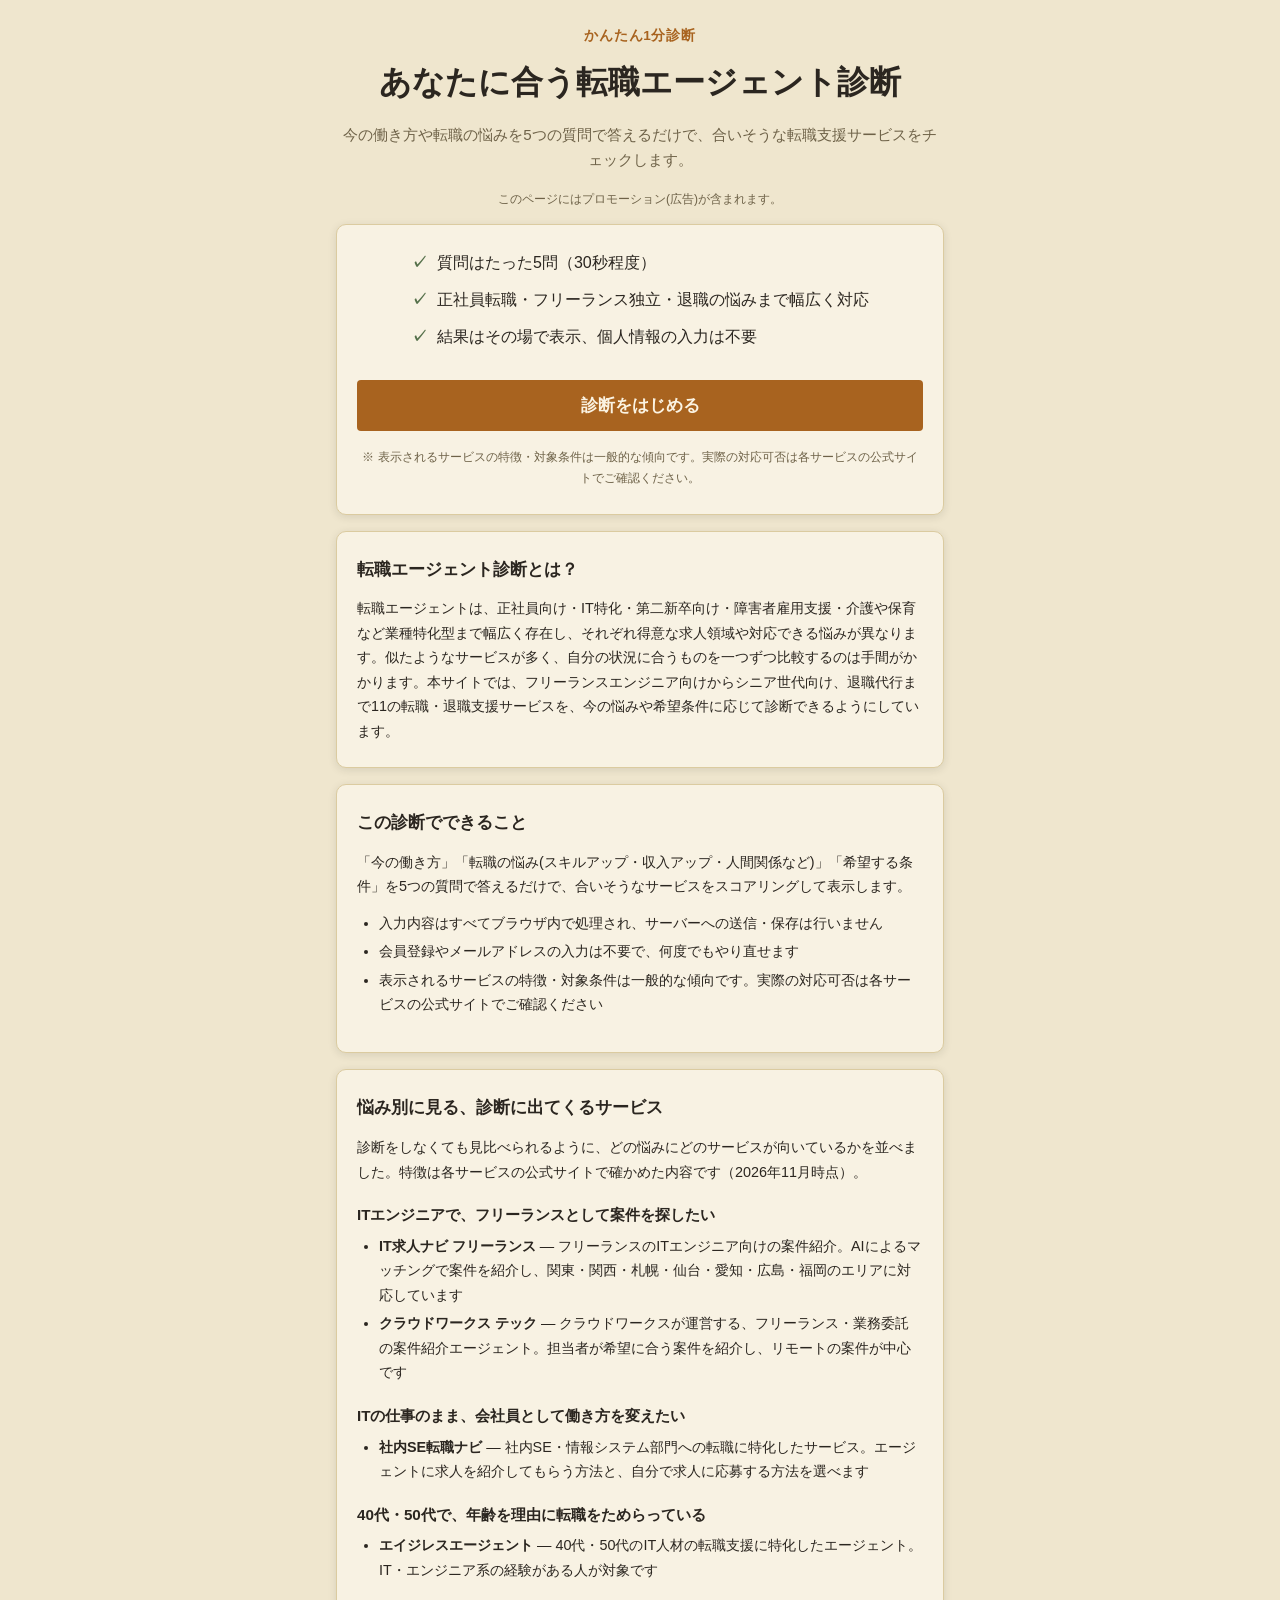
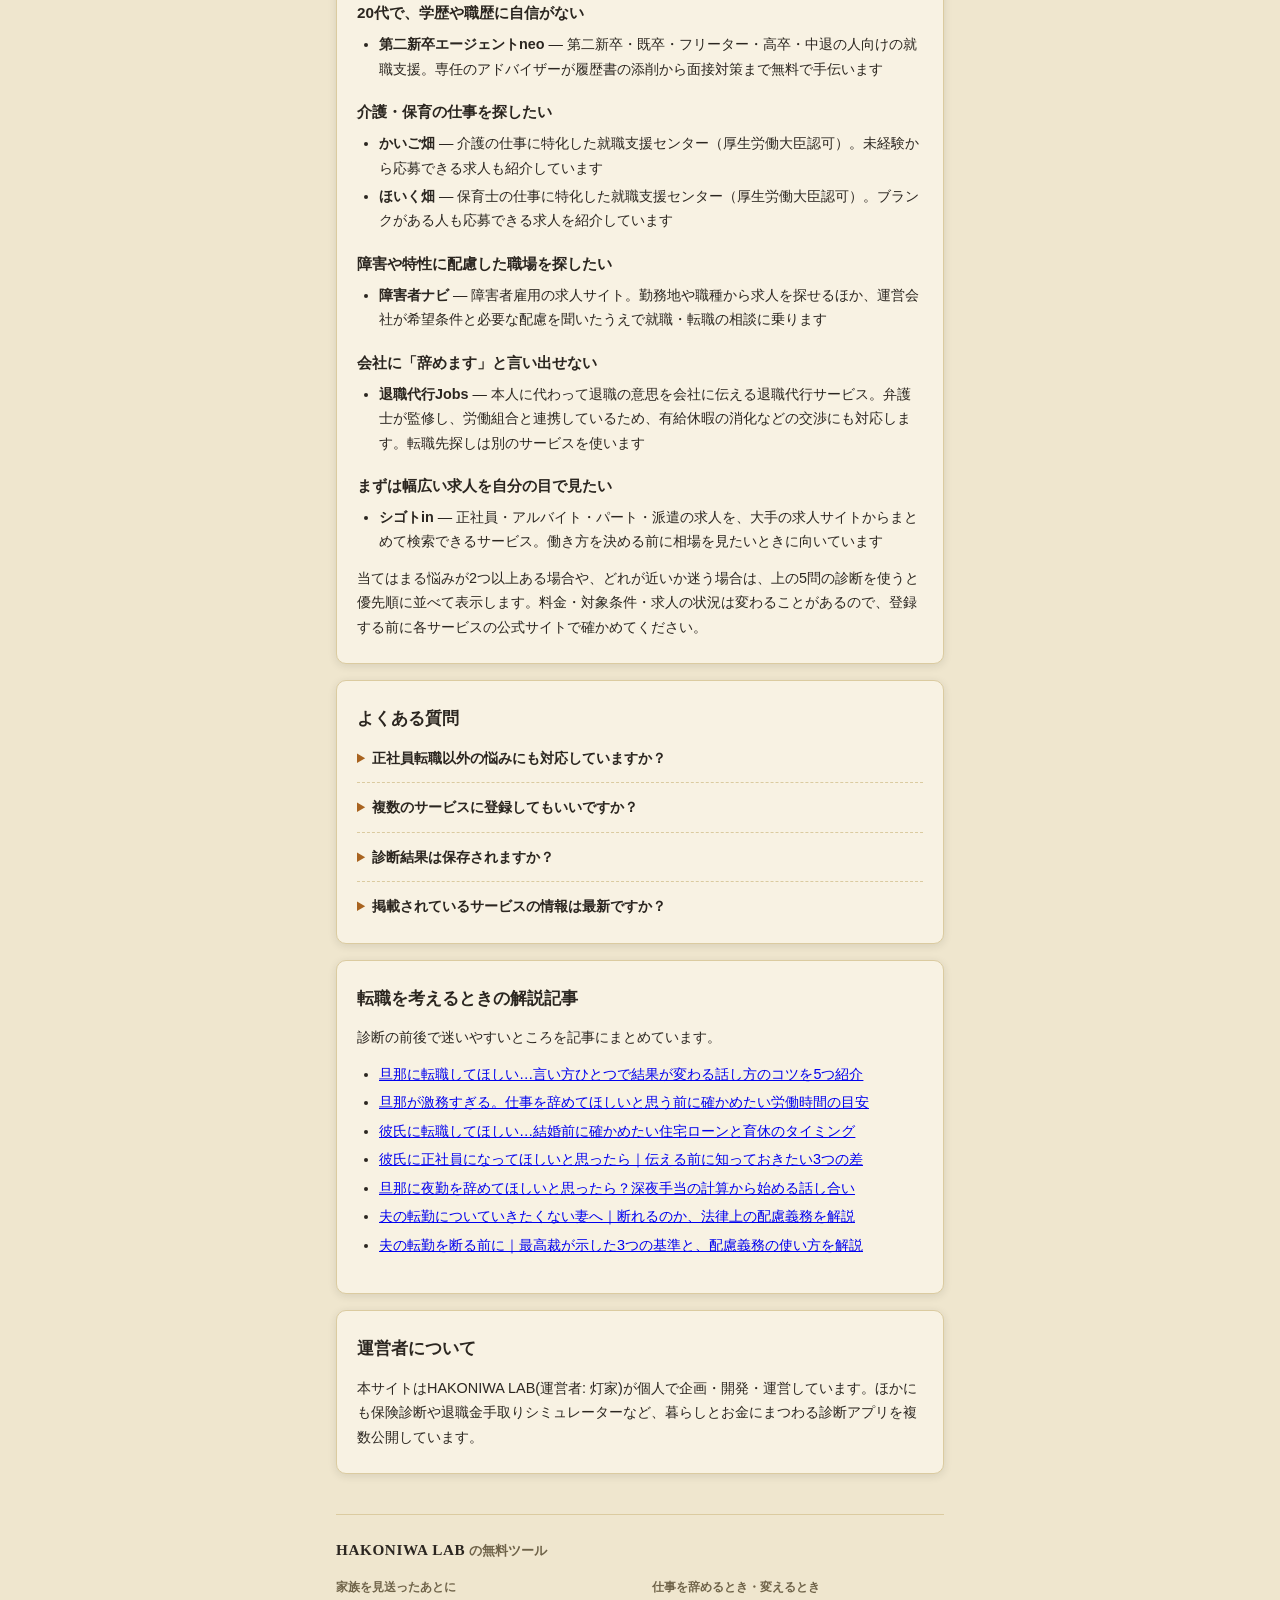
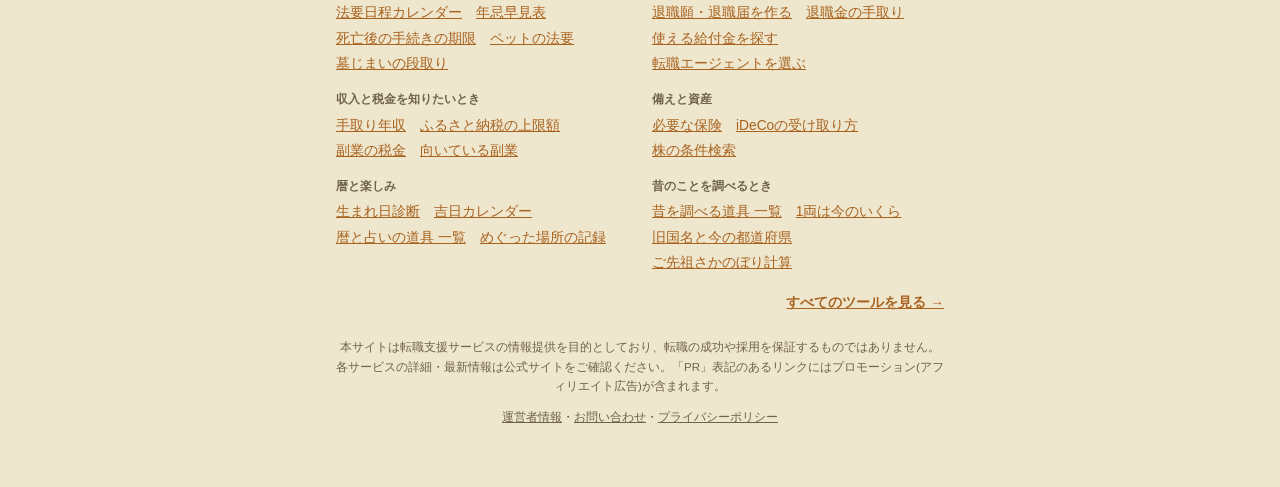
==== commit a66dba47: "転職エージェント診断のトップに悩み別のサービス一覧を追加、エイジレスエージェントの説明を公式に合わせて修正 - 診断をしなくても読める「悩み別に見る、診断に出てくるサービス」を本文に追加(公式サイトで" ====
--- a/index.html
+++ b/index.html
@@ -12,7 +12,7 @@
   gtag('config', 'G-WTBHV5QYG3');
 </script>
 <title>転職エージェント診断 | あなたに合う転職支援サービスがわかる</title>
-<meta name="description" content="今の働き方・悩み・希望条件を答えるだけで、あなたに合いそうな転職エージェント・転職支援サービスをかんたん診断。">
+<meta name="description" content="今の働き方・悩み・希望条件を答えるだけで、あなたに合いそうな転職エージェント・転職支援サービスをかんたん診断。IT・フリーランス・40代50代・第二新卒・介護保育・障害者雇用・退職代行まで、悩み別にどのサービスが向いているかも一覧で比べられます。">
 <script async src="https://pagead2.googlesyndication.com/pagead/js/adsbygoogle.js?client=ca-pub-6465548593525933" crossorigin="anonymous"></script>
 <link rel="canonical" href="https://hakoniwalab.com/career-checker/">
 <link rel="stylesheet" href="css/style.css">
@@ -107,6 +107,55 @@
         <li>会員登録やメールアドレスの入力は不要で、何度でもやり直せます</li>
         <li>表示されるサービスの特徴・対象条件は一般的な傾向です。実際の対応可否は各サービスの公式サイトでご確認ください</li>
       </ul>
+    </div>
+
+    <div class="card card--article">
+      <h2>悩み別に見る、診断に出てくるサービス</h2>
+      <p>診断をしなくても見比べられるように、どの悩みにどのサービスが向いているかを並べました。特徴は各サービスの公式サイトで確かめた内容です（2026年11月時点）。</p>
+
+      <h3>ITエンジニアで、フリーランスとして案件を探したい</h3>
+      <ul>
+        <li><strong>IT求人ナビ フリーランス</strong> — フリーランスのITエンジニア向けの案件紹介。AIによるマッチングで案件を紹介し、関東・関西・札幌・仙台・愛知・広島・福岡のエリアに対応しています</li>
+        <li><strong>クラウドワークス テック</strong> — クラウドワークスが運営する、フリーランス・業務委託の案件紹介エージェント。担当者が希望に合う案件を紹介し、リモートの案件が中心です</li>
+      </ul>
+
+      <h3>ITの仕事のまま、会社員として働き方を変えたい</h3>
+      <ul>
+        <li><strong>社内SE転職ナビ</strong> — 社内SE・情報システム部門への転職に特化したサービス。エージェントに求人を紹介してもらう方法と、自分で求人に応募する方法を選べます</li>
+      </ul>
+
+      <h3>40代・50代で、年齢を理由に転職をためらっている</h3>
+      <ul>
+        <li><strong>エイジレスエージェント</strong> — 40代・50代のIT人材の転職支援に特化したエージェント。IT・エンジニア系の経験がある人が対象です</li>
+      </ul>
+
+      <h3>20代で、学歴や職歴に自信がない</h3>
+      <ul>
+        <li><strong>第二新卒エージェントneo</strong> — 第二新卒・既卒・フリーター・高卒・中退の人向けの就職支援。専任のアドバイザーが履歴書の添削から面接対策まで無料で手伝います</li>
+      </ul>
+
+      <h3>介護・保育の仕事を探したい</h3>
+      <ul>
+        <li><strong>かいご畑</strong> — 介護の仕事に特化した就職支援センター（厚生労働大臣認可）。未経験から応募できる求人も紹介しています</li>
+        <li><strong>ほいく畑</strong> — 保育士の仕事に特化した就職支援センター（厚生労働大臣認可）。ブランクがある人も応募できる求人を紹介しています</li>
+      </ul>
+
+      <h3>障害や特性に配慮した職場を探したい</h3>
+      <ul>
+        <li><strong>障害者ナビ</strong> — 障害者雇用の求人サイト。勤務地や職種から求人を探せるほか、運営会社が希望条件と必要な配慮を聞いたうえで就職・転職の相談に乗ります</li>
+      </ul>
+
+      <h3>会社に「辞めます」と言い出せない</h3>
+      <ul>
+        <li><strong>退職代行Jobs</strong> — 本人に代わって退職の意思を会社に伝える退職代行サービス。弁護士が監修し、労働組合と連携しているため、有給休暇の消化などの交渉にも対応します。転職先探しは別のサービスを使います</li>
+      </ul>
+
+      <h3>まずは幅広い求人を自分の目で見たい</h3>
+      <ul>
+        <li><strong>シゴトin</strong> — 正社員・アルバイト・パート・派遣の求人を、大手の求人サイトからまとめて検索できるサービス。働き方を決める前に相場を見たいときに向いています</li>
+      </ul>
+
+      <p>当てはまる悩みが2つ以上ある場合や、どれが近いか迷う場合は、上の5問の診断を使うと優先順に並べて表示します。料金・対象条件・求人の状況は変わることがあるので、登録する前に各サービスの公式サイトで確かめてください。</p>
     </div>
 
     <div class="card card--article">
--- a/css/style.css
+++ b/css/style.css
@@ -437,6 +437,11 @@
   margin: 0 0 12px;
 }
 .card--article p:last-child { margin-bottom: 0; }
+.card--article h3 {
+  font-size: 0.95rem;
+  margin: 18px 0 6px;
+}
+.card--article ul li { margin-bottom: 4px; }
 .card--article ul {
   font-size: 0.9rem;
   margin: 0 0 12px;
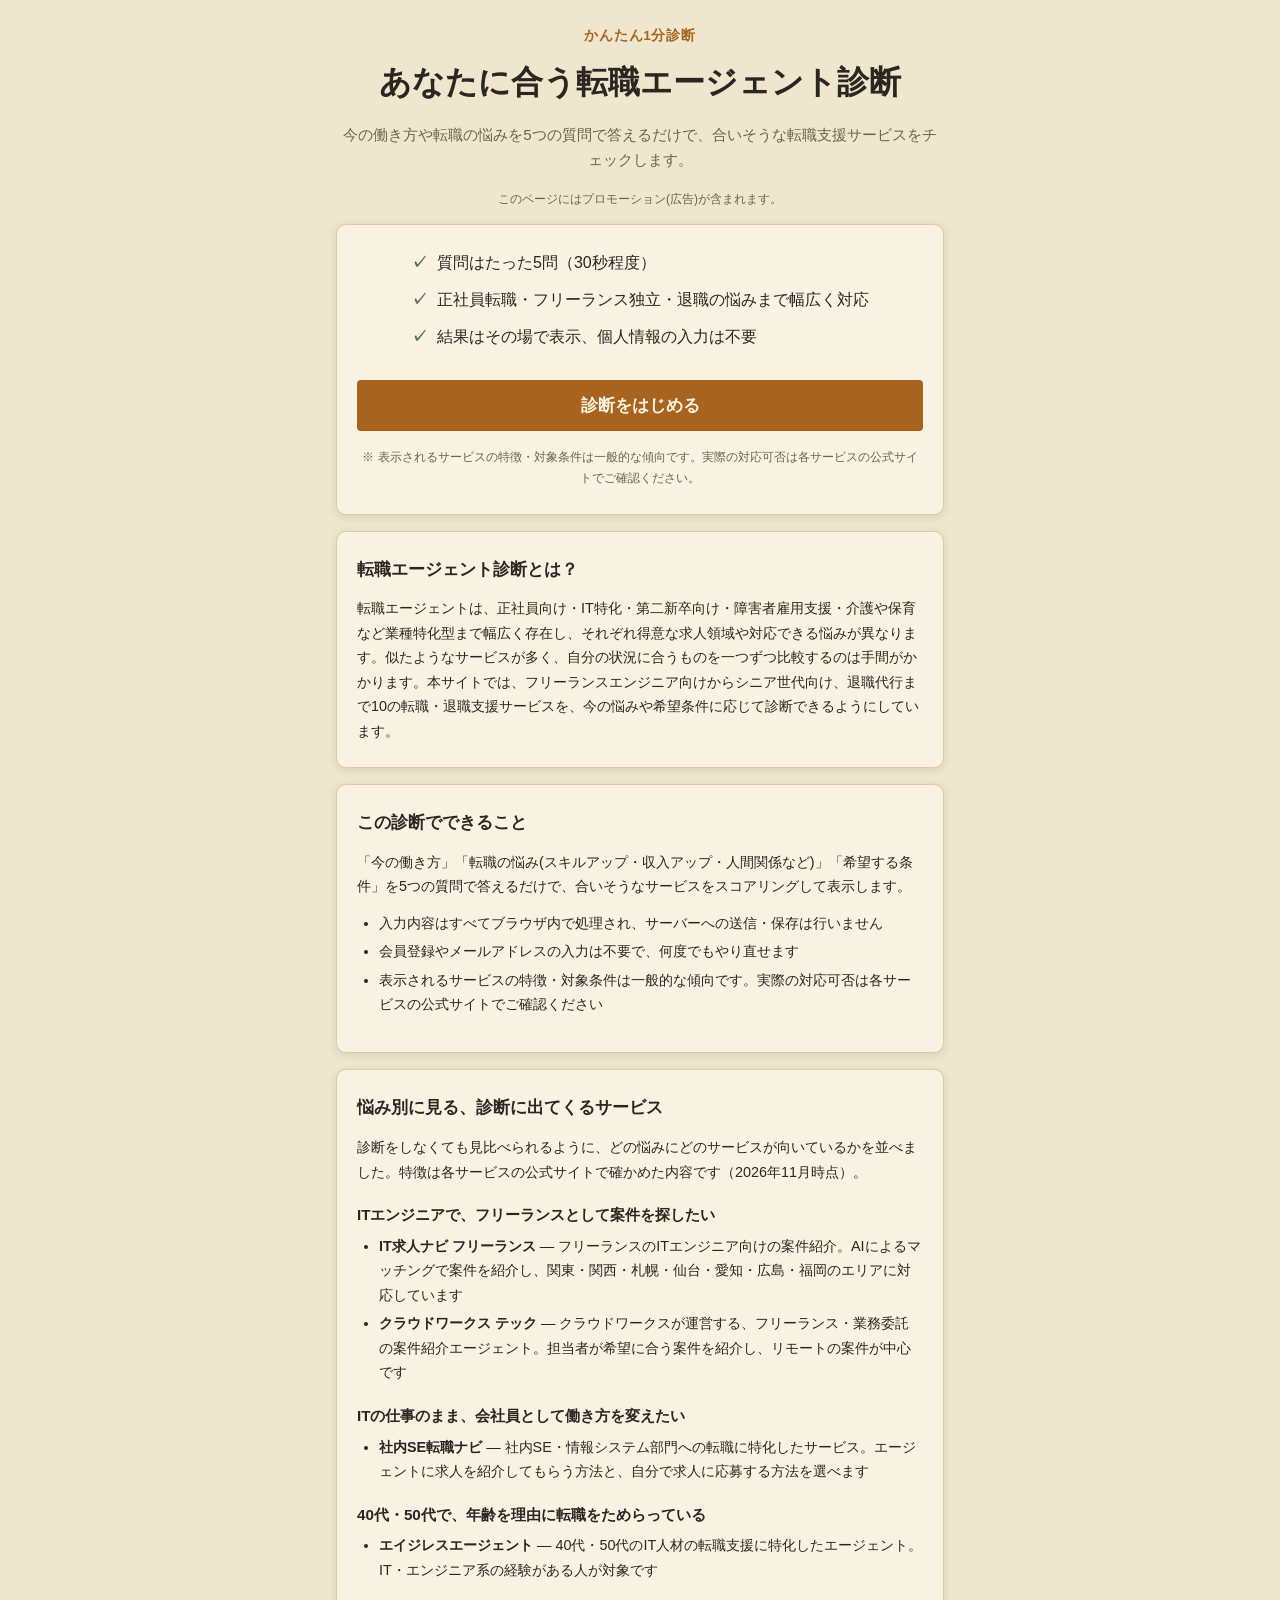
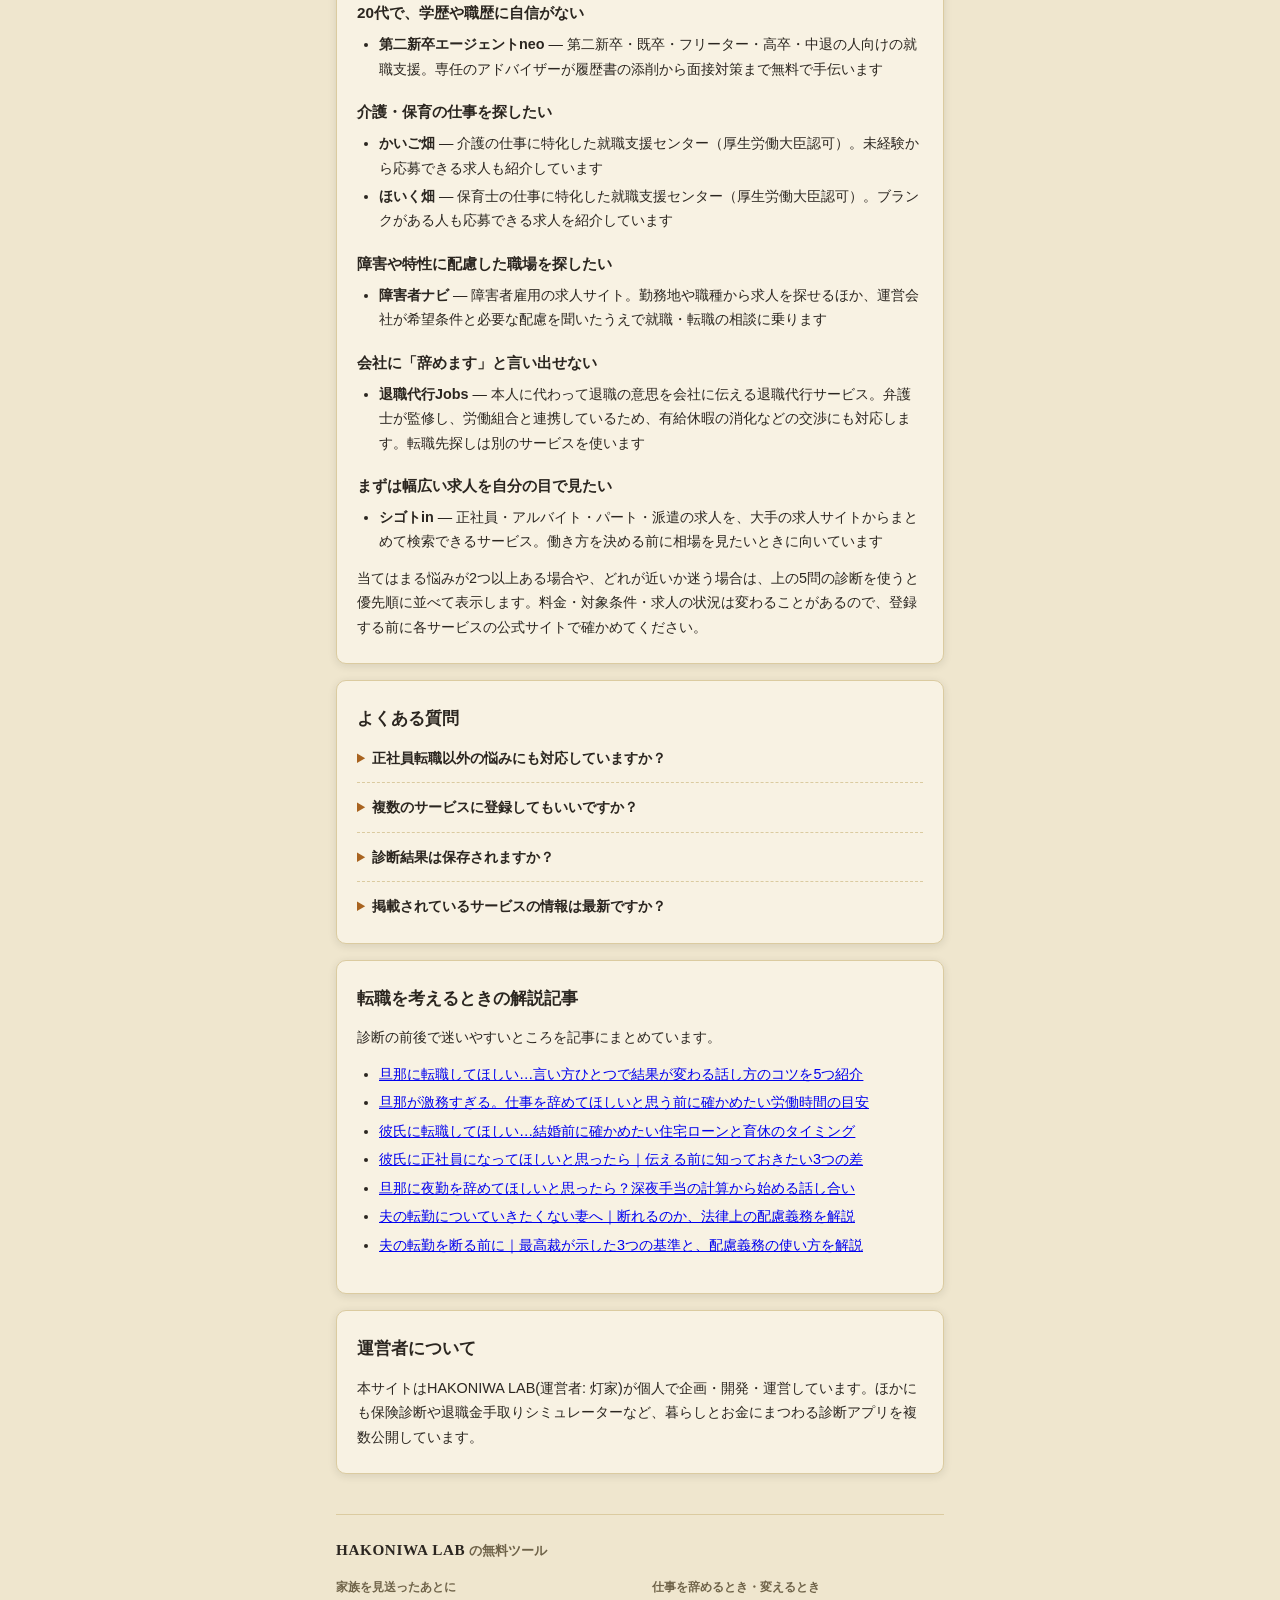
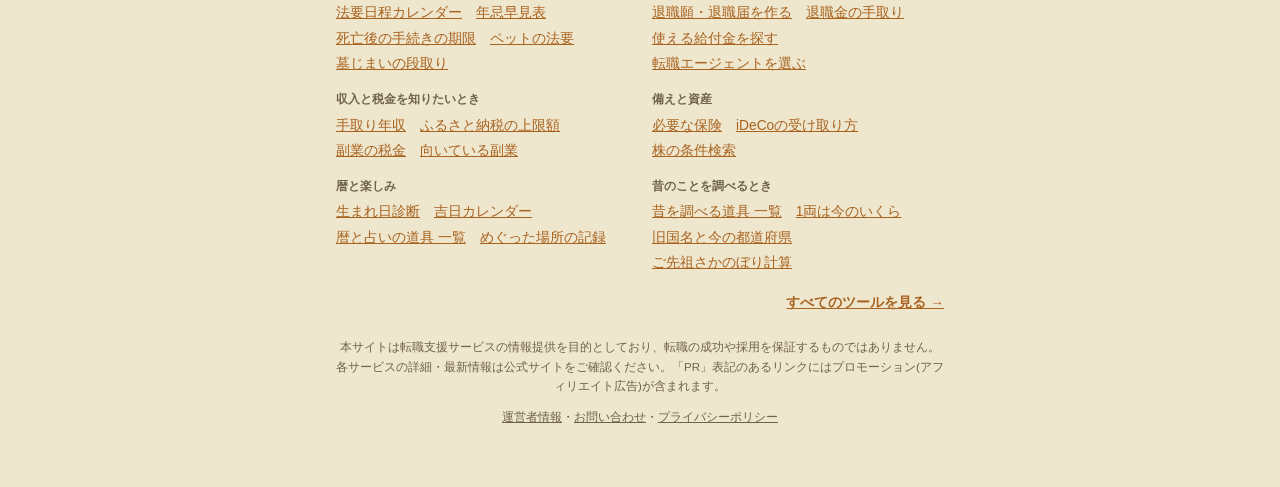
==== commit b8d7ecc0: "明光キャリアパートナーズの掲載をやめる 公式サイトでエンジニア転職のページが404になり、事業紹介にもエンジニア向けのサービスが見当たらないため、診断・制度ページの紹介から外す。  Co-Author" ====
--- a/index.html
+++ b/index.html
@@ -96,7 +96,7 @@
   <section class="article" aria-labelledby="about-heading">
     <div class="card card--article">
       <h2 id="about-heading">転職エージェント診断とは？</h2>
-      <p>転職エージェントは、正社員向け・IT特化・第二新卒向け・障害者雇用支援・介護や保育など業種特化型まで幅広く存在し、それぞれ得意な求人領域や対応できる悩みが異なります。似たようなサービスが多く、自分の状況に合うものを一つずつ比較するのは手間がかかります。本サイトでは、フリーランスエンジニア向けからシニア世代向け、退職代行まで11の転職・退職支援サービスを、今の悩みや希望条件に応じて診断できるようにしています。</p>
+      <p>転職エージェントは、正社員向け・IT特化・第二新卒向け・障害者雇用支援・介護や保育など業種特化型まで幅広く存在し、それぞれ得意な求人領域や対応できる悩みが異なります。似たようなサービスが多く、自分の状況に合うものを一つずつ比較するのは手間がかかります。本サイトでは、フリーランスエンジニア向けからシニア世代向け、退職代行まで10の転職・退職支援サービスを、今の悩みや希望条件に応じて診断できるようにしています。</p>
     </div>
 
     <div class="card card--article">
